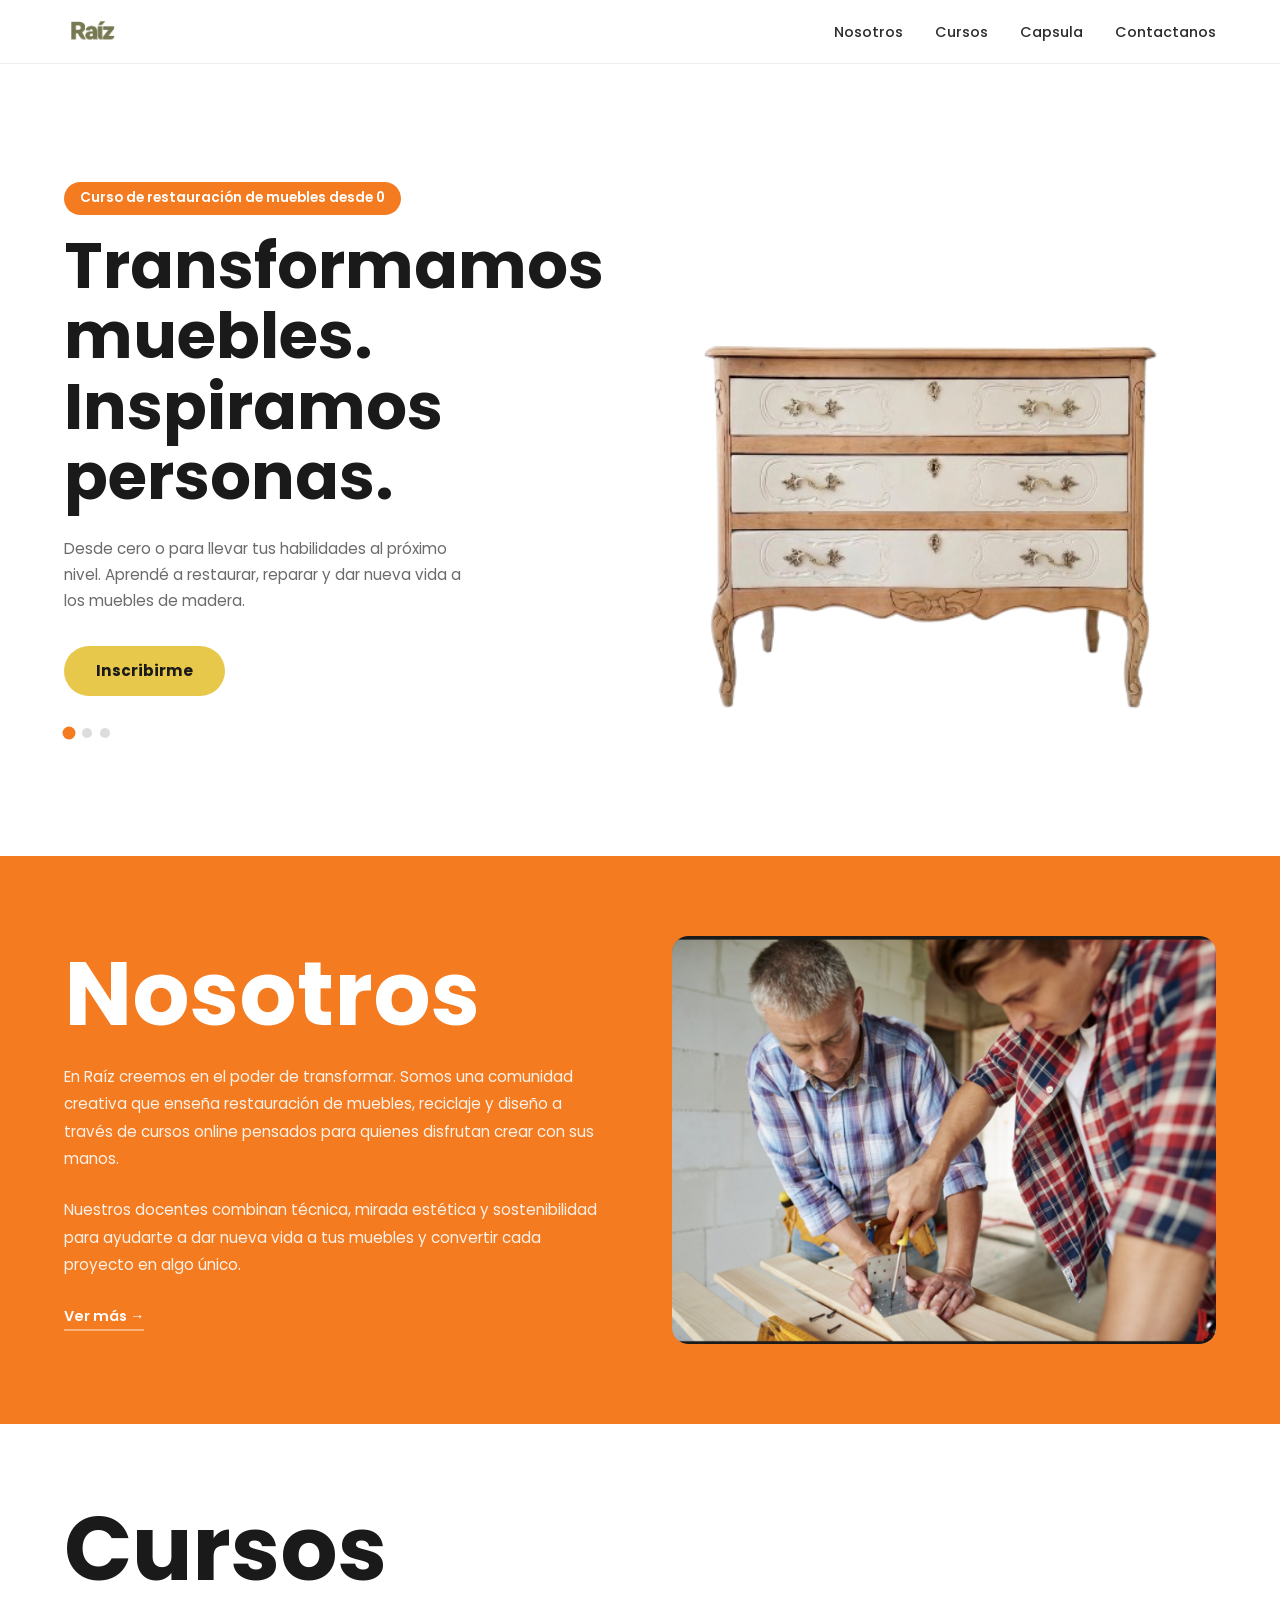
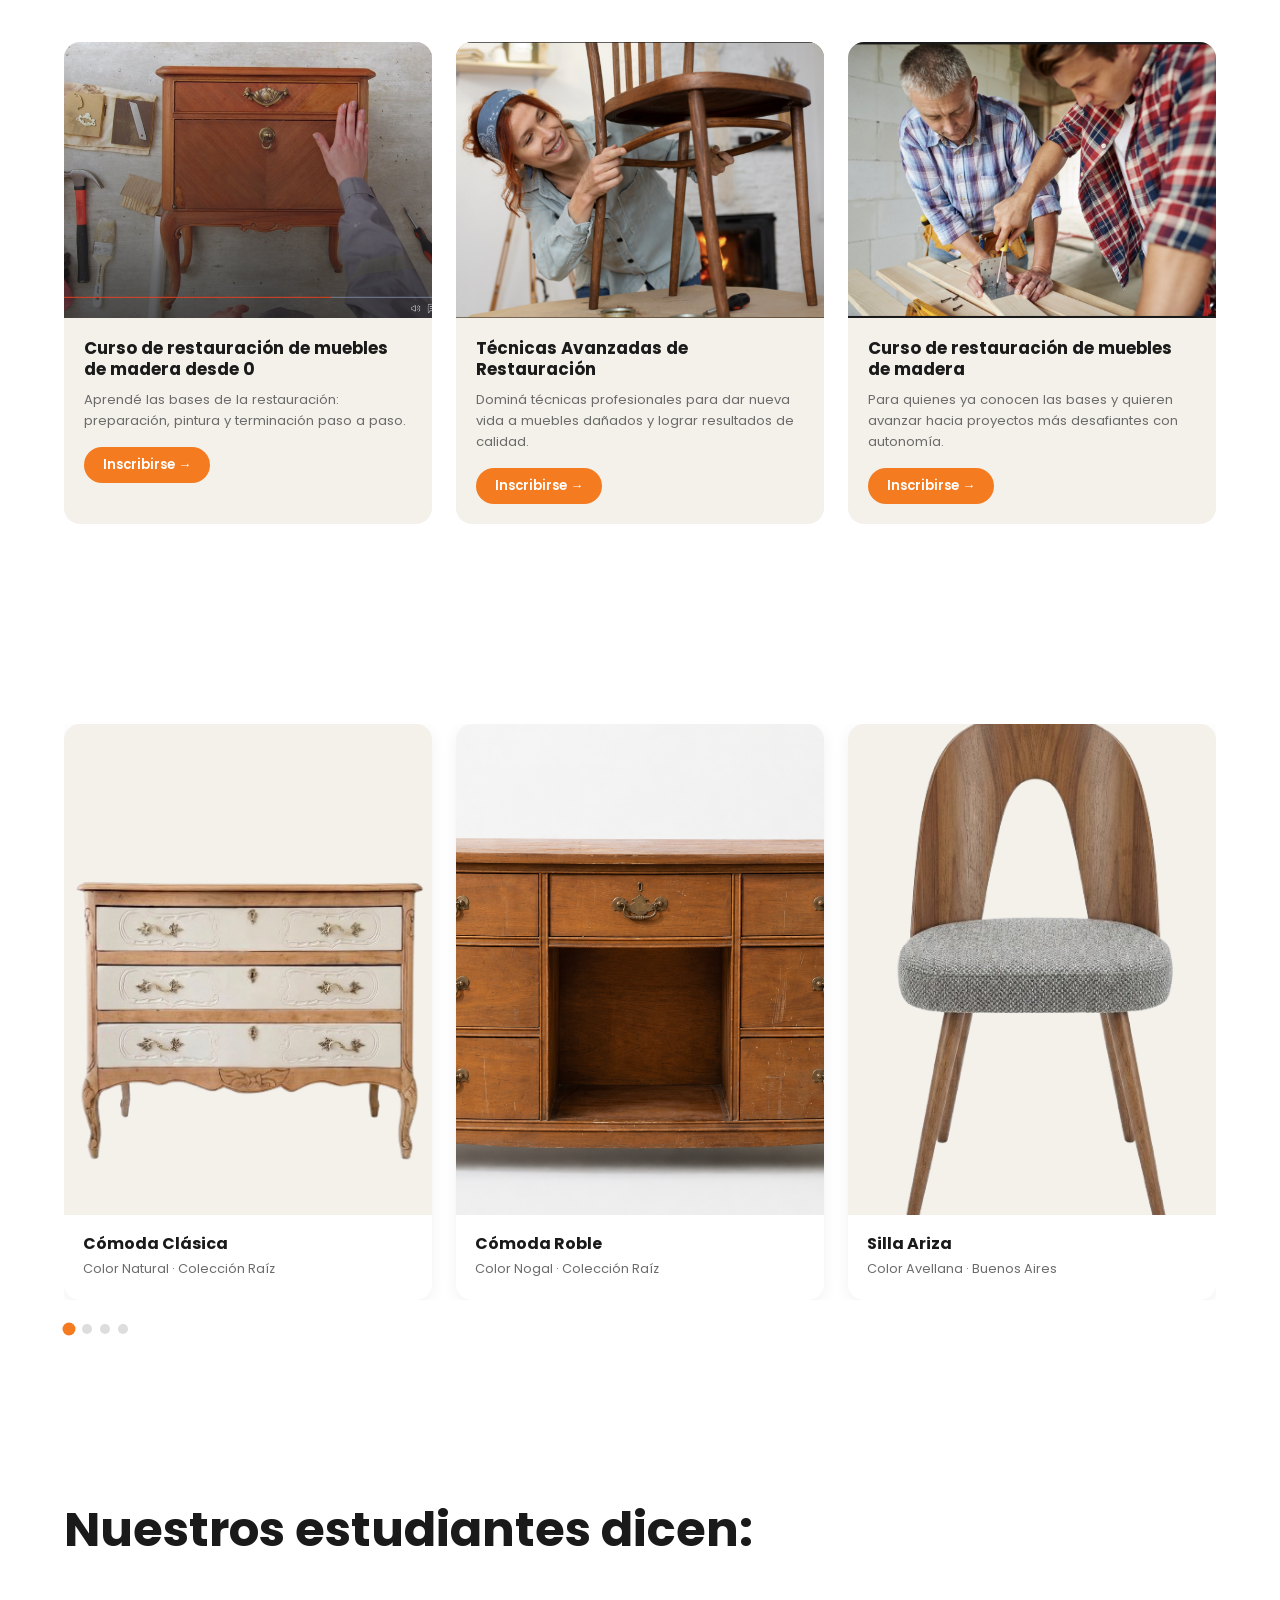
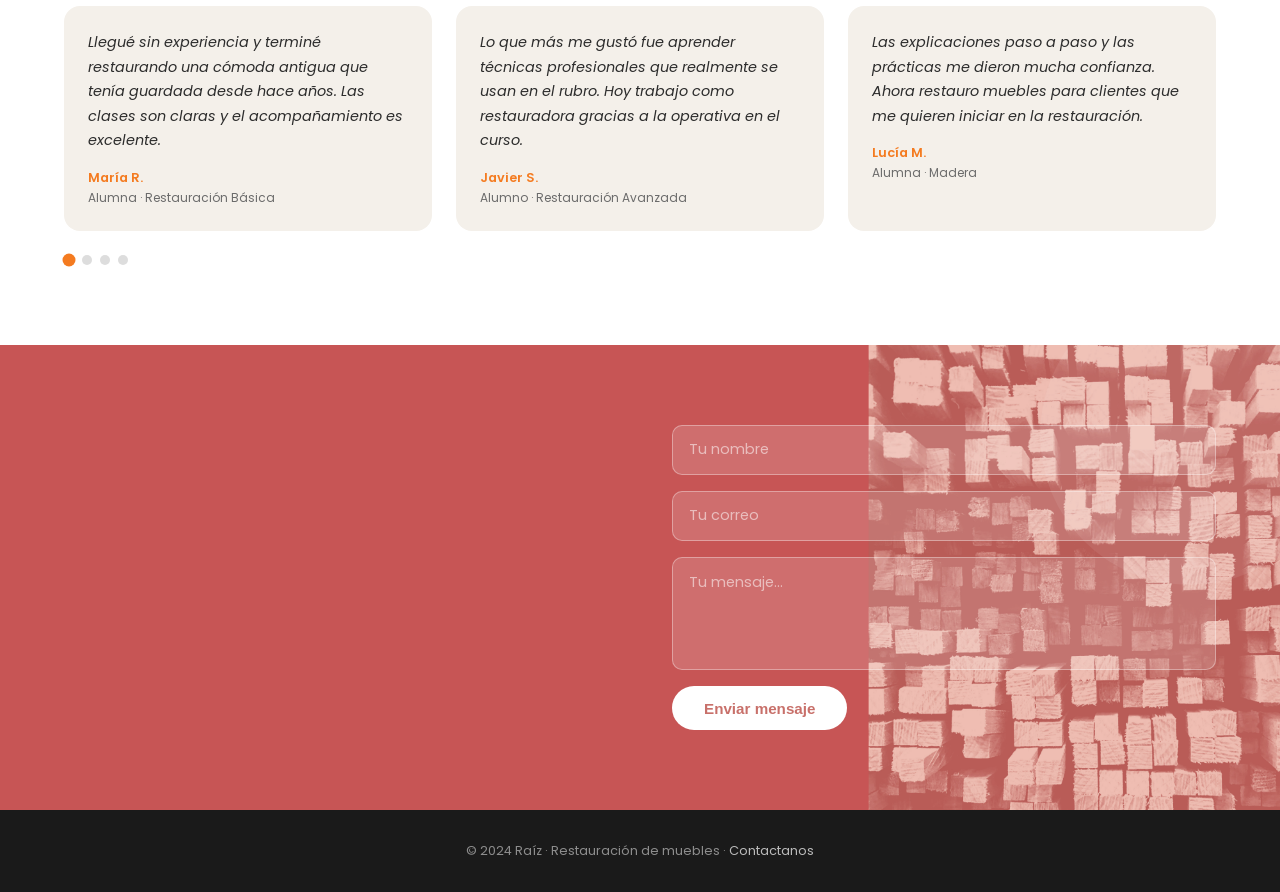
==== index.html @ 1026a35e "Add files via upload" ====
<!DOCTYPE html>
<html lang="es">
<head>
  <meta charset="UTF-8" />
  <meta name="viewport" content="width=device-width, initial-scale=1.0" />
  <title>Raíz — Restauración de Muebles</title>
  <link href="https://fonts.googleapis.com/css2?family=Poppins:wght@400;500;600;700;900&display=swap" rel="stylesheet" />
  <link rel="stylesheet" href="styles.css" />
</head>
<body>

<!-- NAV -->
<nav>
  <a href="#" class="logo"><img src="logo_raiz.png" alt="Raíz" /></a>
  <ul class="nav-links">
    <li><a href="#nosotros">Nosotros</a></li>
    <li><a href="#cursos">Cursos</a></li>
    <li><a href="#capsula">Capsula</a></li>
    <li><a href="#contactanos">Contactanos</a></li>
  </ul>
  <button class="hamburger" id="hamburger" aria-label="Abrir menú">
    <span></span><span></span><span></span>
  </button>
</nav>

<nav class="mobile-menu" id="mobileMenu">
  <a href="#nosotros" class="mobile-link">Nosotros</a>
  <a href="#cursos" class="mobile-link">Cursos</a>
  <a href="#capsula" class="mobile-link">Capsula</a>
  <a href="#contactanos" class="mobile-link">Contactanos</a>
</nav>

<!-- HERO -->
<section class="hero" id="hero">
  <div class="hero-bg-swirl"></div>

  <div class="hero-content fade-in">
    <span class="hero-pill">Curso de restauración de muebles desde 0</span>
    <h1>Transformamos muebles. Inspiramos personas.</h1>
    <p class="hero-desc">Desde cero o para llevar tus habilidades al próximo nivel. Aprendé a restaurar, reparar y dar nueva vida a los muebles de madera.</p>
    <a href="#cursos" class="btn">Inscribirme</a>
    <div class="hero-dots" id="heroDots">
      <div class="dot active" data-i="0"></div>
      <div class="dot" data-i="1"></div>
      <div class="dot" data-i="2"></div>
    </div>
  </div>

  <div class="hero-image fade-in">
    <div class="hero-img-box">
      <img src="hero_mueble.png" alt="Mueble restaurado" />
    </div>
  </div>
</section>

<!-- NOSOTROS -->
<section id="nosotros">
  <div class="fade-in">
    <h2>Nosotros</h2>
    <p>En Raíz creemos en el poder de transformar. Somos una comunidad creativa que enseña restauración de muebles, reciclaje y diseño a través de cursos online pensados para quienes disfrutan crear con sus manos.</p>
    <p>Nuestros docentes combinan técnica, mirada estética y sostenibilidad para ayudarte a dar nueva vida a tus muebles y convertir cada proyecto en algo único.</p>
    <a href="#cursos" class="link-arrow">Ver más →</a>
  </div>
  <div class="nosotros-img fade-in">
    <img src="nosotros.png" alt="Nosotros" style="width:100%;height:100%;object-fit:cover;display:block;border-radius:var(--radius);" />
  </div>
</section>

<!-- CURSOS -->
<section id="cursos">
  <h2 class="fade-in">Cursos</h2>
  <div class="cursos-grid">

    <div class="curso-card fade-in">
      <div class="curso-card-img"><img src="curso1.png" alt="Curso restauración desde 0" /></div>
      <div class="curso-card-body">
        <h3>Curso de restauración de muebles de madera desde 0</h3>
        <p>Aprendé las bases de la restauración: preparación, pintura y terminación paso a paso.</p>
        <a href="#contactanos" class="btn-sm">Inscribirse →</a>
      </div>
    </div>

    <div class="curso-card fade-in">
      <div class="curso-card-img"><img src="curso2.png" alt="Técnicas avanzadas" /></div>
      <div class="curso-card-body">
        <h3>Técnicas Avanzadas de Restauración</h3>
        <p>Dominá técnicas profesionales para dar nueva vida a muebles dañados y lograr resultados de calidad.</p>
        <a href="#contactanos" class="btn-sm">Inscribirse →</a>
      </div>
    </div>

    <div class="curso-card fade-in">
      <div class="curso-card-img"><img src="curso3.png" alt="Curso restauración madera" /></div>
      <div class="curso-card-body">
        <h3>Curso de restauración de muebles de madera</h3>
        <p>Para quienes ya conocen las bases y quieren avanzar hacia proyectos más desafiantes con autonomía.</p>
        <a href="#contactanos" class="btn-sm">Inscribirse →</a>
      </div>
    </div>

  </div>
</section>

<!-- CAPSULA -->
<section id="capsula">
  <h2 class="fade-in"></h2>
  <div class="capsula-carousel-wrap fade-in">
    <div class="capsula-track" id="capsulaTrack">

      <div class="capsula-card">
        <div class="capsula-img"><img src="capsula1.png" alt="Cómoda clásica" /></div>
        <div class="capsula-card-body">
          <h4>Cómoda Clásica</h4>
          <p>Color Natural · Colección Raíz</p>
        </div>
      </div>

      <div class="capsula-card">
        <div class="capsula-img"><img src="capsula2.png" alt="Cómoda Roble" /></div>
        <div class="capsula-card-body">
          <h4>Cómoda Roble</h4>
          <p>Color Nogal · Colección Raíz</p>
        </div>
      </div>

      <div class="capsula-card">
        <div class="capsula-img"><img src="capsula3.png" alt="Silla Ariza" /></div>
        <div class="capsula-card-body">
          <h4>Silla Ariza</h4>
          <p>Color Avellana · Buenos Aires</p>
        </div>
      </div>

      <div class="capsula-card">
        <div class="capsula-img"><img src="capsula1.png" alt="Cómoda clásica" /></div>
        <div class="capsula-card-body">
          <h4>Silla Lagos</h4>
          <p>Color Teca · Edición limitada</p>
        </div>
      </div>

    </div>
  </div>
  <div class="carousel-dots" id="capsulaDots">
    <div class="dot active" data-i="0"></div>
    <div class="dot" data-i="1"></div>
    <div class="dot" data-i="2"></div>
    <div class="dot" data-i="3"></div>
  </div>
</section>

<!-- TESTIMONIOS -->
<section id="testimonios">
  <h2 class="fade-in">Nuestros estudiantes dicen:</h2>
  <div class="testi-carousel-wrap fade-in">
    <div class="testi-track" id="testiTrack">

      <div class="testi-card">
        <p class="quote">Llegué sin experiencia y terminé restaurando una cómoda antigua que tenía guardada desde hace años. Las clases son claras y el acompañamiento es excelente.</p>
        <div class="testi-author">María R.</div>
        <div class="testi-course">Alumna · Restauración Básica</div>
      </div>

      <div class="testi-card">
        <p class="quote">Lo que más me gustó fue aprender técnicas profesionales que realmente se usan en el rubro. Hoy trabajo como restauradora gracias a la operativa en el curso.</p>
        <div class="testi-author">Javier S.</div>
        <div class="testi-course">Alumno · Restauración Avanzada</div>
      </div>

      <div class="testi-card">
        <p class="quote">Las explicaciones paso a paso y las prácticas me dieron mucha confianza. Ahora restauro muebles para clientes que me quieren iniciar en la restauración.</p>
        <div class="testi-author">Lucía M.</div>
        <div class="testi-course">Alumna · Madera</div>
      </div>

      <div class="testi-card">
        <p class="quote">Super recomendado para quienes quieren convertir una pasión en un oficio. Los docentes son muy atentos y siempre están disponibles para responder dudas.</p>
        <div class="testi-author">Tomás A.</div>
        <div class="testi-course">Alumno · Curso Avanzado</div>
      </div>

    </div>
  </div>
  <div class="carousel-dots" id="testiDots">
    <div class="dot active" data-i="0"></div>
    <div class="dot" data-i="1"></div>
    <div class="dot" data-i="2"></div>
    <div class="dot" data-i="3"></div>
  </div>
</section>

<!-- CONTACTANOS -->
<section id="contactanos">
  <h2 class="fade-in"></h2>
  <form class="contact-form fade-in" onsubmit="handleSubmit(event)">
    <input type="text" placeholder="Tu nombre" required />
    <input type="email" placeholder="Tu correo" required />
    <textarea rows="4" placeholder="Tu mensaje..."></textarea>
    <button type="submit" class="btn-white">Enviar mensaje</button>
  </form>
</section>

<footer>
  <p>© 2024 Raíz · Restauración de muebles · <a href="#contactanos">Contactanos</a></p>
</footer>

<script src="script.js"></script>
</body>
</html>
---- styles.css ----
*, *::before, *::after { box-sizing: border-box; margin: 0; padding: 0; }

:root {
  --orange: #F47B20;
  --orange-light: #FAD5AC;
  --yellow: #E8C84A;
  --yellow-bg: #F5E6A3;
  --sand: #C4A882;
  --rose: #C8706A;
  --white: #FFFFFF;
  --black: #1A1A1A;
  --gray: #F4F0EA;
  --text: #2C2C2C;
  --text-light: #6B6B6B;

  --font-display: 'Poppins', sans-serif;
  --font-body: 'Poppins', sans-serif;

  --radius: 16px;
  --radius-sm: 10px;
}

html { scroll-behavior: smooth; }

body {
  font-family: var(--font-body);
  color: var(--text);
  background: var(--white);
  overflow-x: hidden;
}

/* ── NAV ── */
nav {
  position: sticky;
  top: 0;
  z-index: 100;
  background: var(--white);
  border-bottom: 1px solid #eee;
  display: flex;
  align-items: center;
  justify-content: space-between;
  padding: 0 5%;
  height: 64px;
}

.logo img {
  height: 36px;
  width: auto;
  display: block;
}

.nav-links {
  display: flex;
  gap: 2rem;
  list-style: none;
}

.nav-links a {
  text-decoration: none;
  font-size: 0.9rem;
  font-weight: 500;
  color: var(--text);
  transition: color 0.2s;
}
.nav-links a:hover { color: var(--orange); }

.hamburger {
  display: none;
  flex-direction: column;
  gap: 5px;
  cursor: pointer;
  background: none;
  border: none;
  padding: 4px;
}
.hamburger span {
  display: block;
  width: 26px;
  height: 2px;
  background: var(--black);
  border-radius: 2px;
  transition: all 0.3s;
}
.hamburger.open span:nth-child(1) { transform: translateY(7px) rotate(45deg); }
.hamburger.open span:nth-child(2) { opacity: 0; }
.hamburger.open span:nth-child(3) { transform: translateY(-7px) rotate(-45deg); }

.mobile-menu {
  display: none;
  flex-direction: column;
  gap: 0;
  position: fixed;
  top: 64px;
  left: 0;
  right: 0;
  background: var(--white);
  border-bottom: 1px solid #eee;
  z-index: 99;
  transform: translateY(-10px);
  opacity: 0;
  transition: all 0.3s;
  pointer-events: none;
}
.mobile-menu.open {
  transform: translateY(0);
  opacity: 1;
  pointer-events: all;
}
.mobile-menu a {
  text-decoration: none;
  font-size: 1rem;
  font-weight: 500;
  color: var(--text);
  padding: 1rem 5%;
  border-bottom: 1px solid #f0f0f0;
  transition: color 0.2s, background 0.2s;
}
.mobile-menu a:hover { color: var(--orange); background: var(--gray); }

/* ── HERO ── */
.hero {
  position: relative;
  min-height: 88vh;
  display: grid;
  grid-template-columns: 1fr 1fr;
  align-items: center;
  padding: 4rem 5%;
  overflow: hidden;
  background: var(--white);
}

.hero-bg-swirl {
  position: absolute;
  inset: 0;
  background: url('fondos_destop-01.jpg') center center / cover no-repeat;
  z-index: 0;
}

.hero-content {
  position: relative;
  z-index: 1;
}

.hero-content h1 {
  font-family: var(--font-display);
  font-size: clamp(2.2rem, 5vw, 4rem);
  font-weight: 700;
  line-height: 1.1;
  color: var(--black);
  margin-bottom: 1.5rem;
}

.hero-pill {
  display: inline-block;
  background: var(--orange);
  color: var(--white);
  font-size: 0.85rem;
  font-weight: 600;
  padding: 0.4rem 1rem;
  border-radius: 999px;
  margin-bottom: 1rem;
}

.hero-desc {
  font-size: 0.95rem;
  font-weight: 400;
  color: var(--text-light);
  max-width: 420px;
  line-height: 1.7;
  margin-bottom: 2rem;
}

.btn {
  display: inline-block;
  background: var(--yellow);
  color: var(--black);
  font-weight: 700;
  font-size: 0.95rem;
  padding: 0.85rem 2rem;
  border-radius: 999px;
  text-decoration: none;
  border: none;
  cursor: pointer;
  transition: transform 0.2s, box-shadow 0.2s;
}
.btn:hover { transform: translateY(-2px); box-shadow: 0 8px 24px rgba(232,200,74,0.4); }

.hero-dots {
  display: flex;
  gap: 8px;
  margin-top: 2rem;
}
.dot {
  width: 10px; height: 10px;
  border-radius: 50%;
  background: #ddd;
  cursor: pointer;
  transition: background 0.3s, transform 0.3s;
}
.dot.active { background: var(--orange); transform: scale(1.3); }

.hero-image {
  position: relative;
  z-index: 1;
  display: flex;
  justify-content: center;
  align-items: center;
}

.hero-img-box {
  width: clamp(260px, 38vw, 480px);
  aspect-ratio: 3/4;
  
  border-radius: 24px 24px 120px 24px;
  overflow: hidden;
  position: relative;
}

.hero-img-box img,
.hero-img-box .img-placeholder {
  width: 100%; height: 100%;
  object-fit: cover;
  display: flex;
  align-items: center;
  justify-content: center;
  color: rgba(255,255,255,0.5);
}

.hero-img-box img {
  width: 100%;
  height: 100%;
  object-fit: cover;
  display: block;
}

.furniture-svg { width: 60%; height: auto; opacity: 0.6; }

/* ── NOSOTROS ── */
#nosotros {
  background: var(--orange);
  color: var(--white);
  padding: 5rem 5%;
  display: grid;
  grid-template-columns: 1fr 1fr;
  gap: 4rem;
  align-items: center;
}

#nosotros h2 {
  font-family: var(--font-display);
  font-size: clamp(3rem, 7vw, 6rem);
  font-weight: 700;
  line-height: 1;
  margin-bottom: 1.5rem;
  color: var(--white);
}

#nosotros p {
  font-size: 0.95rem;
  font-weight: 400;
  line-height: 1.8;
  opacity: 0.9;
  margin-bottom: 1.5rem;
}

.link-arrow {
  display: inline-flex;
  align-items: center;
  gap: 6px;
  color: var(--white);
  font-weight: 600;
  font-size: 0.9rem;
  text-decoration: none;
  border-bottom: 2px solid rgba(255,255,255,0.4);
  padding-bottom: 2px;
  transition: border-color 0.2s;
}
.link-arrow:hover { border-color: var(--white); }

.nosotros-img {
  width: 100%;
  aspect-ratio: 4/3;
  background: linear-gradient(135deg, #B86A30, #F5A060);
  border-radius: var(--radius);
  overflow: hidden;
  display: flex;
  align-items: center;
  justify-content: center;
}
.nosotros-img .img-placeholder { color: rgba(255,255,255,0.3); font-size: 4rem; }

/* ── CURSOS ── */
#cursos {
  padding: 5rem 5%;
  background: var(--white);
}

#cursos h2 {
  font-family: var(--font-display);
  font-size: clamp(3rem, 7vw, 6rem);
  font-weight: 700;
  line-height: 1;
  margin-bottom: 3rem;
  color: var(--black);
}

.cursos-grid {
  display: grid;
  grid-template-columns: repeat(3, 1fr);
  gap: 1.5rem;
}

.curso-card {
  background: var(--gray);
  border-radius: var(--radius);
  overflow: hidden;
  transition: transform 0.3s, box-shadow 0.3s;
}
.curso-card:hover { transform: translateY(-6px); box-shadow: 0 20px 40px rgba(0,0,0,0.1); }

.curso-card-img {
  width: 100%;
  aspect-ratio: 4/3;
  background: linear-gradient(135deg, #C4A882, #8B6A4A);
  display: flex;
  align-items: center;
  justify-content: center;
  font-size: 2.5rem;
  color: rgba(255,255,255,0.4);
  overflow: hidden;
}

.curso-card-img img {
  width: 100%;
  height: 100%;
  object-fit: cover;
  display: block;
}

.curso-card-body { padding: 1.25rem; }
.curso-card-body h3 {
  font-family: var(--font-display);
  font-size: 1.05rem;
  font-weight: 700;
  margin-bottom: 0.5rem;
  color: var(--black);
  line-height: 1.3;
}
.curso-card-body p {
  font-size: 0.82rem;
  font-weight: 400;
  color: var(--text-light);
  line-height: 1.6;
  margin-bottom: 1rem;
}

.btn-sm {
  display: inline-block;
  background: var(--orange);
  color: var(--white);
  font-weight: 600;
  font-size: 0.82rem;
  padding: 0.5rem 1.2rem;
  border-radius: 999px;
  text-decoration: none;
  transition: opacity 0.2s;
}
.btn-sm:hover { opacity: 0.85; }

/* ── CAPSULA ── */
#capsula {

  background-image: url("assets/fondos\ destop-06.jpg");
  background-size: cover;
  background-position: center;
  background-repeat: no-repeat;

  padding: 5rem 5%;

}

#capsula h2 {
  font-family: var(--font-display);
  font-size: clamp(3rem, 7vw, 6rem);
  font-weight: 700;
  color: var(--orange);
  margin-bottom: 2.5rem;
}

.capsula-carousel-wrap {
  position: relative;
  overflow: hidden;
}

.capsula-track {
  display: flex;
  gap: 1.5rem;
  transition: transform 0.4s cubic-bezier(.4,0,.2,1);
}

.capsula-card {
  flex: 0 0 calc(33.333% - 1rem);
  background: var(--white);
  border-radius: var(--radius);
  overflow: hidden;
  box-shadow: 0 4px 16px rgba(0,0,0,0.06);
}

.capsula-img {
  width: 100%;
  aspect-ratio: 3/4;
  background: var(--gray);
  display: flex;
  align-items: center;
  justify-content: center;
  overflow: hidden;
}

.capsula-img img {
  width: 100%;
  height: 100%;
  object-fit: cover;
  display: block;
}

.capsula-card-body { padding: 1rem 1.2rem 1.4rem; }
.capsula-card-body h4 {
  font-family: var(--font-display);
  font-size: 1rem;
  font-weight: 700;
  color: var(--black);
}
.capsula-card-body p {
  font-size: 0.8rem;
  font-weight: 400;
  color: var(--text-light);
  margin-top: 4px;
}

.carousel-dots {
  display: flex;
  gap: 8px;
  margin-top: 1.5rem;
}

/* ── TESTIMONIOS ── */
#testimonios {
  padding: 5rem 5%;
  background: var(--white);
}

#testimonios h2 {
  font-family: var(--font-display);
  font-size: clamp(1.8rem, 4vw, 3rem);
  font-weight: 700;
  margin-bottom: 2.5rem;
  color: var(--black);
}

.testi-carousel-wrap {
  position: relative;
  overflow: hidden;
}

.testi-track {
  display: flex;
  gap: 1.5rem;
  transition: transform 0.4s cubic-bezier(.4,0,.2,1);
}

.testi-card {
  flex: 0 0 calc(33.333% - 1rem);
  background: var(--gray);
  border-radius: var(--radius);
  padding: 1.5rem;
}

.testi-card .quote {
  font-style: italic;
  font-size: 0.9rem;
  font-weight: 400;
  line-height: 1.7;
  color: var(--text);
  margin-bottom: 1rem;
}

.testi-author {
  font-size: 0.8rem;
  font-weight: 600;
  color: var(--orange);
}
.testi-course {
  font-size: 0.75rem;
  font-weight: 400;
  color: var(--text-light);
  margin-top: 2px;
}

/* ── CONTACTANOS ── */
#contactanos {
  
  background-image: url("assets/fondos\ destop-02.jpg");
  background-size: cover;
  background-position: center;
  background-repeat: no-repeat;

  padding: 5rem 5%;
  display: grid;
  grid-template-columns: 1fr 1fr;
  gap: 4rem;
  align-items: center;
  min-height: 340px;
  position: relative;
  overflow: hidden;

}

#contactanos::after {
  content: '';
  position: absolute;
  right: -60px;
  top: -60px;
  width: 300px;
  height: 300px;
  background: rgba(255,255,255,0.07);
  border-radius: 50%;
}

#contactanos h2 {
  font-family: var(--font-display);
  font-size: clamp(3rem, 7vw, 6rem);
  font-weight: 700;
  color: var(--white);
  line-height: 1;
}

.contact-form {
  display: flex;
  flex-direction: column;
  gap: 1rem;
  position: relative;
  z-index: 1;
}

.contact-form input,
.contact-form textarea {
  background: rgba(255,255,255,0.15);
  border: 1.5px solid rgba(255,255,255,0.35);
  border-radius: var(--radius-sm);
  padding: 0.85rem 1rem;
  font-family: var(--font-body);
  font-size: 0.9rem;
  font-weight: 400;
  color: var(--white);
  outline: none;
  transition: border-color 0.2s, background 0.2s;
  resize: none;
}
.contact-form input::placeholder,
.contact-form textarea::placeholder { color: rgba(255,255,255,0.55); }
.contact-form input:focus,
.contact-form textarea:focus {
  border-color: var(--white);
  background: rgba(255,255,255,0.22);
}

.btn-white {
  background: var(--white);
  color: var(--rose);
  font-weight: 700;
  font-size: 0.95rem;
  padding: 0.85rem 2rem;
  border-radius: 999px;
  border: none;
  cursor: pointer;
  transition: transform 0.2s, box-shadow 0.2s;
  align-self: flex-start;
}
.btn-white:hover { transform: translateY(-2px); box-shadow: 0 8px 20px rgba(0,0,0,0.15); }

/* ── FOOTER ── */
footer {
  background: var(--black);
  color: rgba(255,255,255,0.5);
  text-align: center;
  padding: 2rem 5%;
  font-size: 0.8rem;
  font-weight: 400;
}
footer a { color: rgba(255,255,255,0.7); text-decoration: none; }

/* ── RESPONSIVE ── */
@media (max-width: 900px) {
  .cursos-grid { grid-template-columns: 1fr 1fr; }
  .capsula-card { flex: 0 0 calc(50% - 0.75rem); }
  .testi-card { flex: 0 0 calc(50% - 0.75rem); }
}

@media (max-width: 700px) {
  .nav-links { display: none; }
  .hamburger { display: flex; }
  .mobile-menu { display: flex; }

  .hero {
    grid-template-columns: 1fr;
    min-height: auto;
    padding: 3rem 5% 2rem;
    gap: 2rem;
  }
  .hero-bg-swirl {
    width: 80vw;
    top: -40px;
    right: -40px;
  }
  .hero-image { order: -1; }
  .hero-img-box { width: 80vw; aspect-ratio: 4/3; border-radius: 20px 20px 80px 20px; }

  #nosotros {
    grid-template-columns: 1fr;
    gap: 2rem;
  }

  .cursos-grid { grid-template-columns: 1fr; }

  .capsula-card { flex: 0 0 80vw; }
  .testi-card { flex: 0 0 80vw; }

  #contactanos {
    grid-template-columns: 1fr;
    gap: 2rem;
  }
}

/* ── ANIMATIONS ── */
.fade-in {
  opacity: 0;
  transform: translateY(28px);
  transition: opacity 0.6s ease, transform 0.6s ease;
}
.fade-in.visible {
  opacity: 1;
  transform: translateY(0);
}
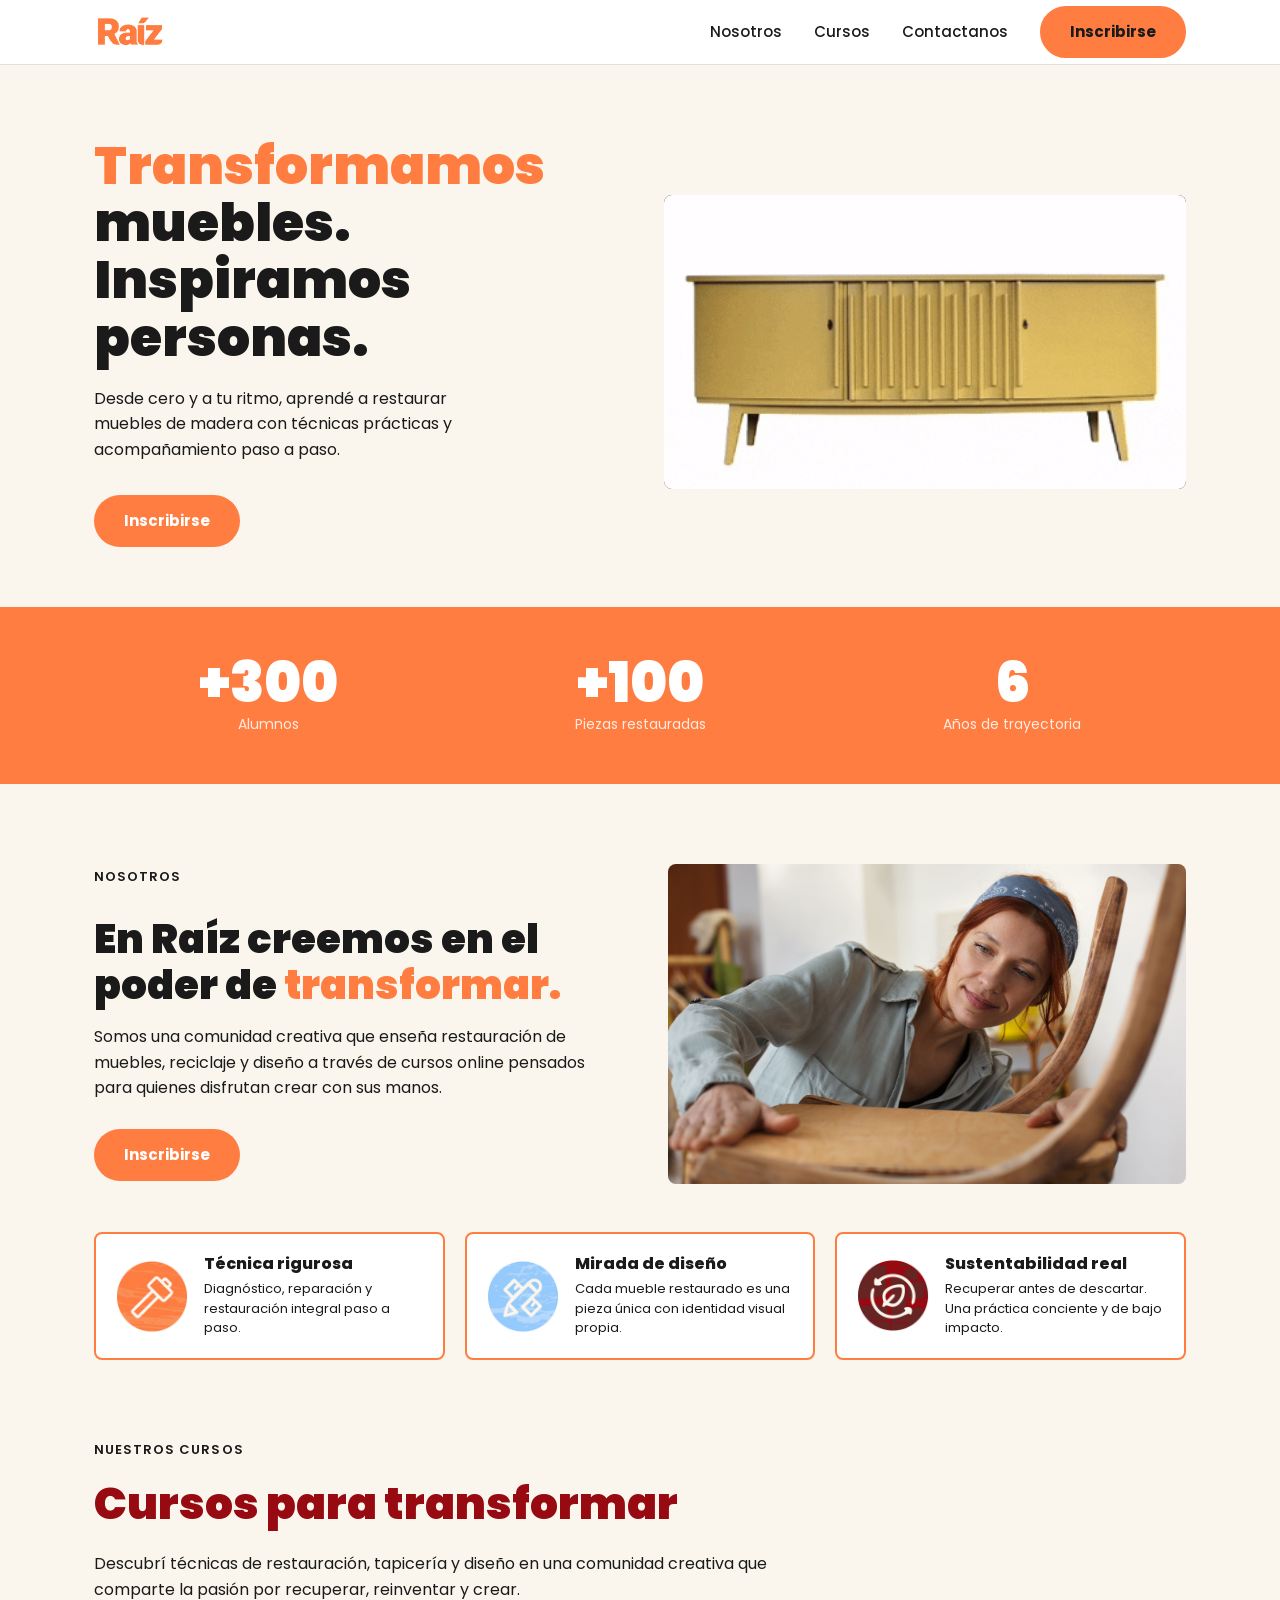
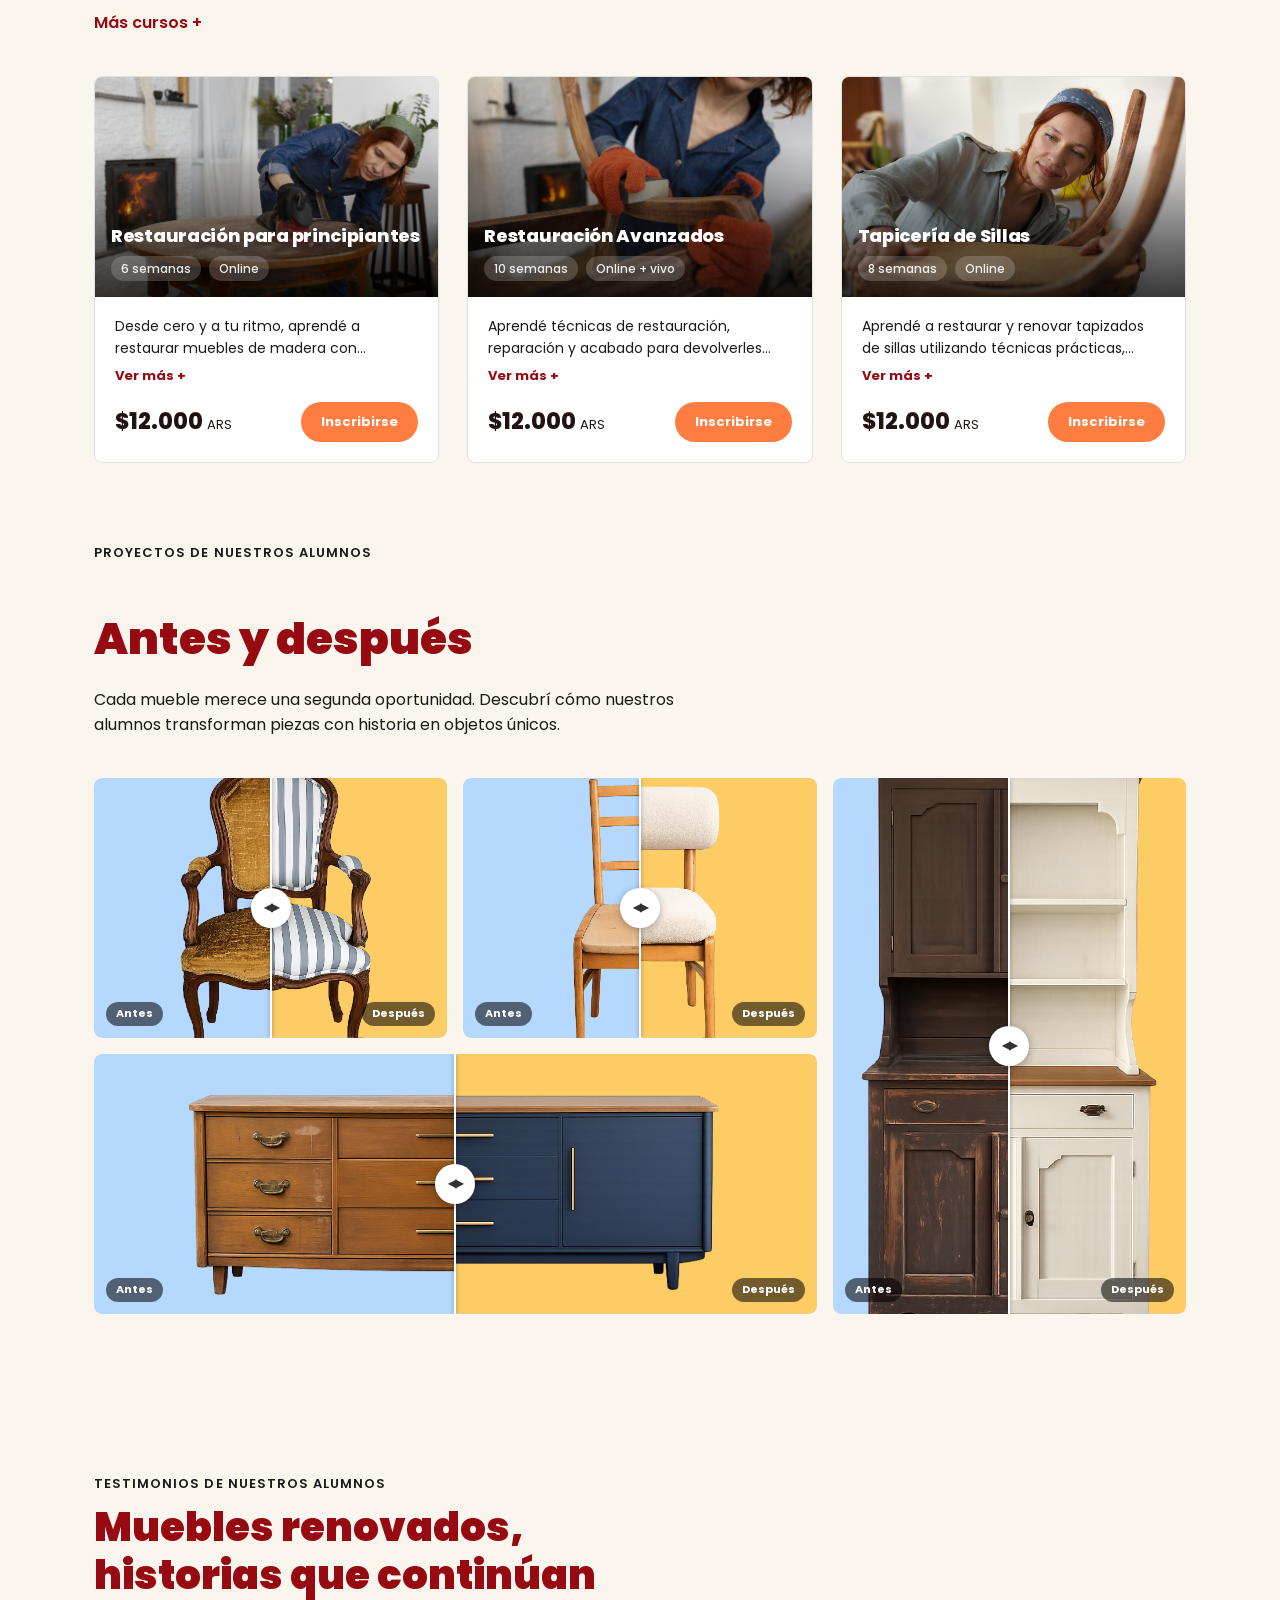
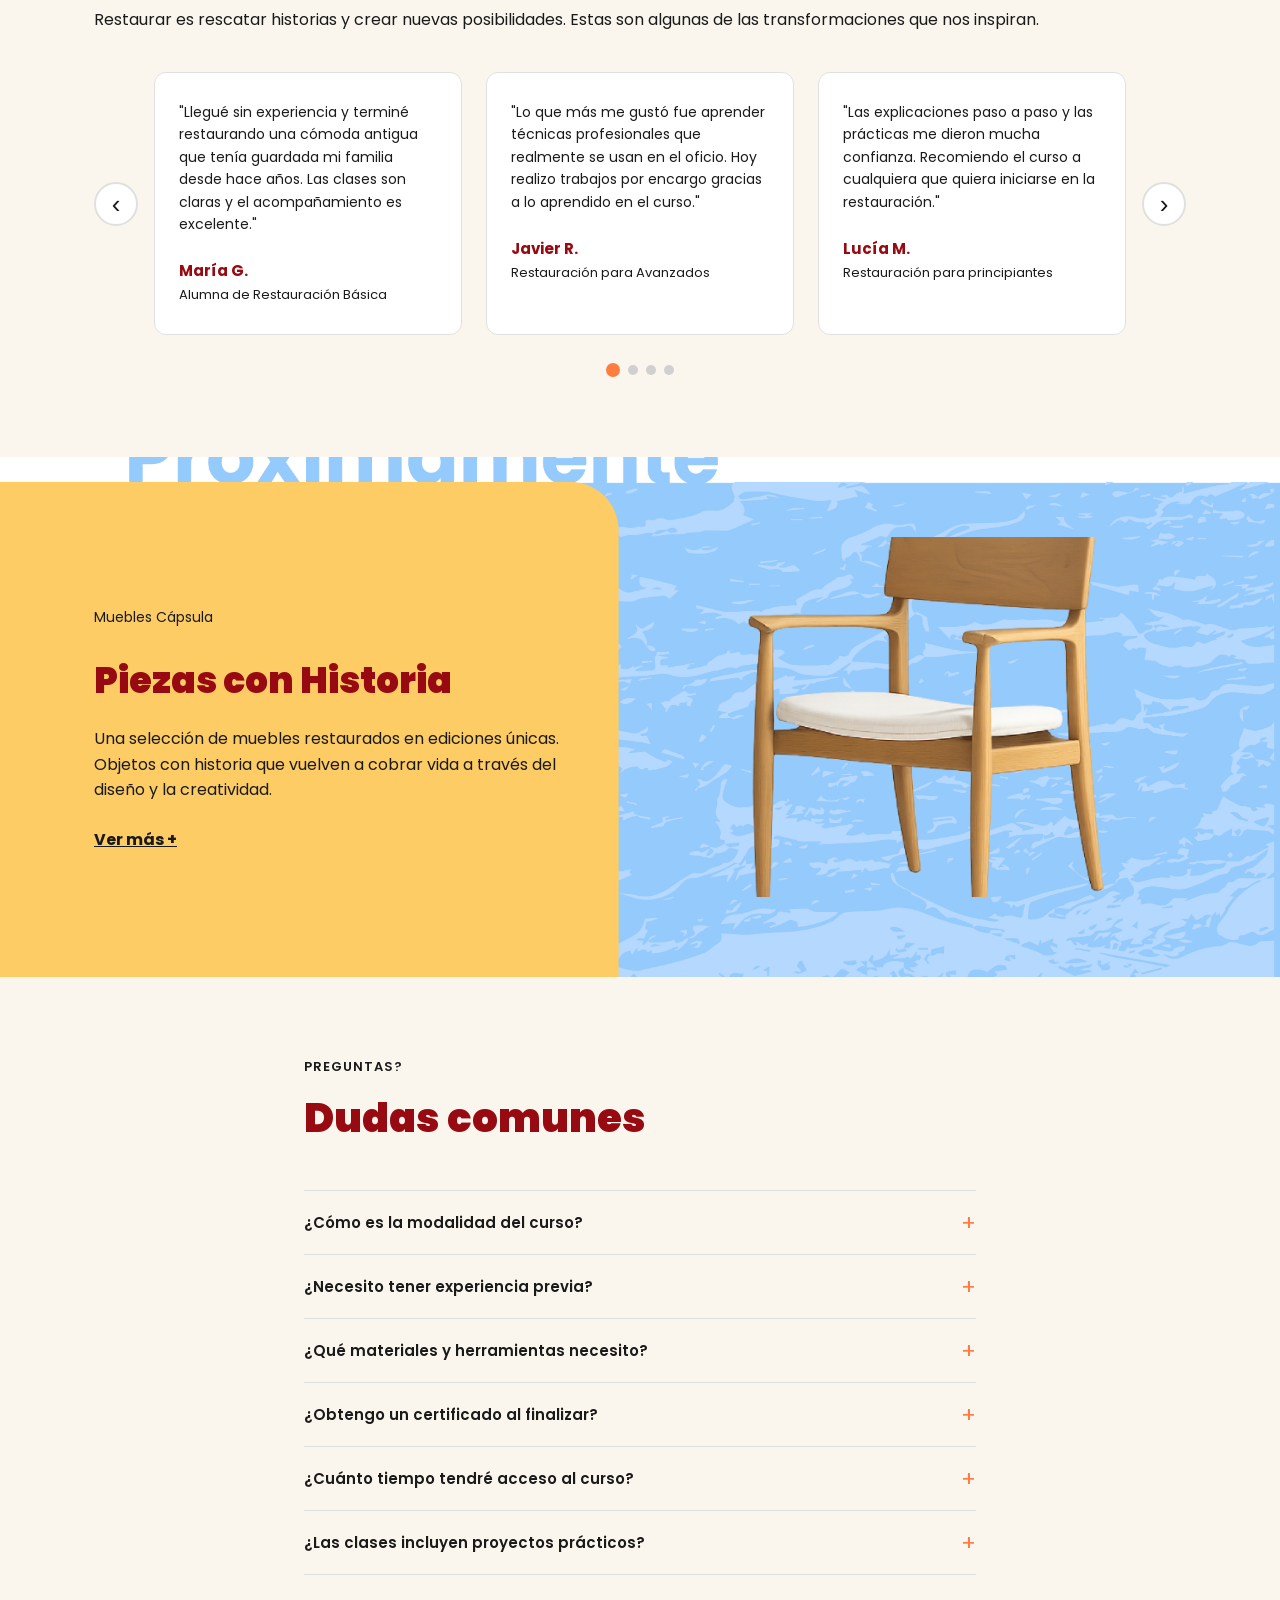
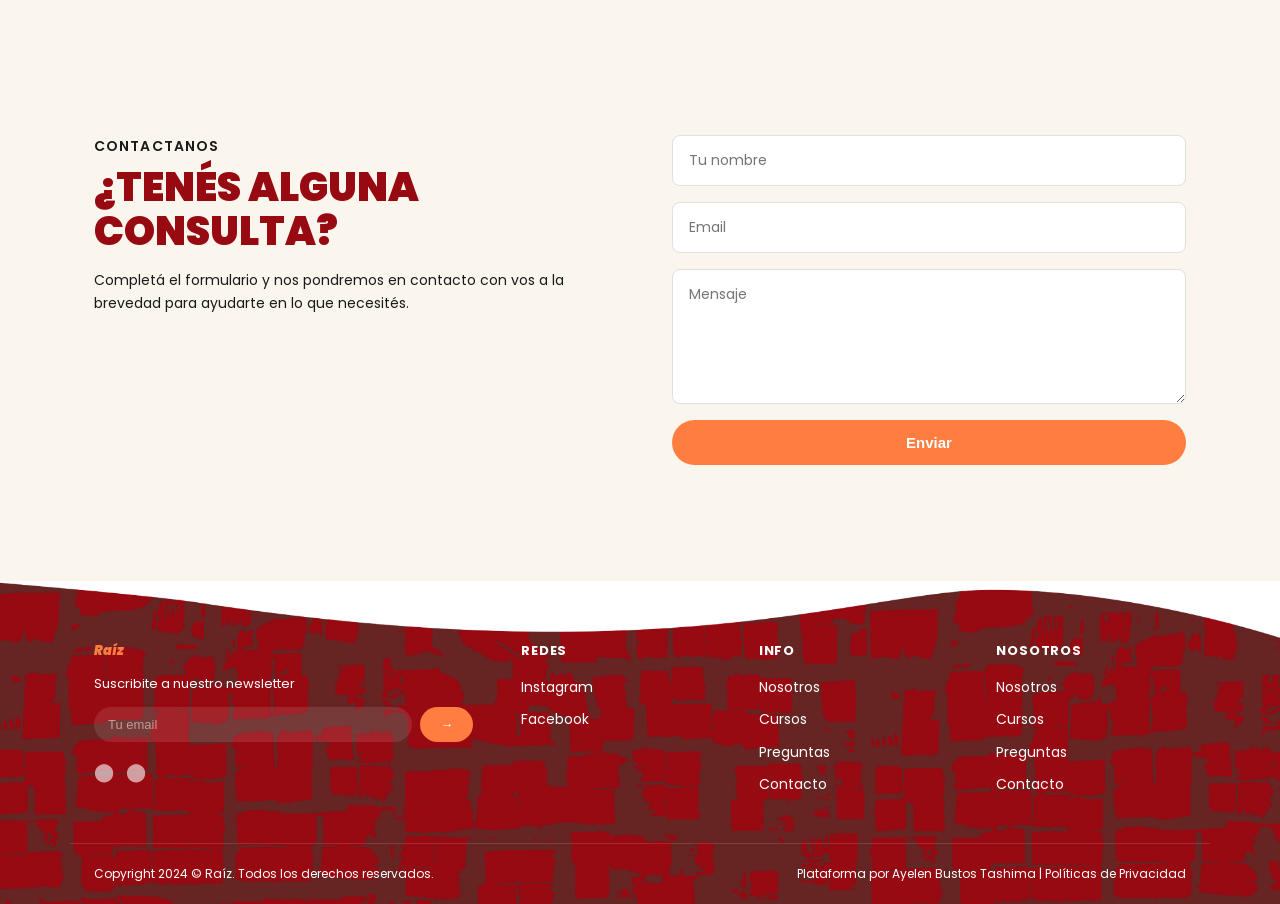
==== commit 4c34246c: "v3" ====
--- a/index.html
+++ b/index.html
@@ -3,207 +3,497 @@
 <head>
   <meta charset="UTF-8" />
   <meta name="viewport" content="width=device-width, initial-scale=1.0" />
-  <title>Raíz — Restauración de Muebles</title>
-  <link href="https://fonts.googleapis.com/css2?family=Poppins:wght@400;500;600;700;900&display=swap" rel="stylesheet" />
+  <title>Raíz – Transformamos muebles. Inspiramos personas.</title>
   <link rel="stylesheet" href="styles.css" />
+  <link href="https://fonts.googleapis.com/css2?family=Poppins:wght@400;500;600;700;800&display=swap" rel="stylesheet">
 </head>
 <body>
 
-<!-- NAV -->
-<nav>
-  <a href="#" class="logo"><img src="logo_raiz.png" alt="Raíz" /></a>
-  <ul class="nav-links">
-    <li><a href="#nosotros">Nosotros</a></li>
-    <li><a href="#cursos">Cursos</a></li>
-    <li><a href="#capsula">Capsula</a></li>
-    <li><a href="#contactanos">Contactanos</a></li>
-  </ul>
-  <button class="hamburger" id="hamburger" aria-label="Abrir menú">
-    <span></span><span></span><span></span>
-  </button>
-</nav>
-
-<nav class="mobile-menu" id="mobileMenu">
-  <a href="#nosotros" class="mobile-link">Nosotros</a>
-  <a href="#cursos" class="mobile-link">Cursos</a>
-  <a href="#capsula" class="mobile-link">Capsula</a>
-  <a href="#contactanos" class="mobile-link">Contactanos</a>
-</nav>
-
-<!-- HERO -->
-<section class="hero" id="hero">
-  <div class="hero-bg-swirl"></div>
-
-  <div class="hero-content fade-in">
-    <span class="hero-pill">Curso de restauración de muebles desde 0</span>
-    <h1>Transformamos muebles. Inspiramos personas.</h1>
-    <p class="hero-desc">Desde cero o para llevar tus habilidades al próximo nivel. Aprendé a restaurar, reparar y dar nueva vida a los muebles de madera.</p>
-    <a href="#cursos" class="btn">Inscribirme</a>
-    <div class="hero-dots" id="heroDots">
-      <div class="dot active" data-i="0"></div>
-      <div class="dot" data-i="1"></div>
-      <div class="dot" data-i="2"></div>
-    </div>
-  </div>
-
-  <div class="hero-image fade-in">
-    <div class="hero-img-box">
-      <img src="hero_mueble.png" alt="Mueble restaurado" />
-    </div>
+  <!-- NAV -->
+  <header class="nav">
+    <div class="nav__inner container">
+      <a href="#" class="nav__logo">
+  <img src="assets/fondos destop-29.jpg" alt="Raíz" class="nav__logo-img" />
+</a>
+      <nav class="nav__links">
+        <a href="#">Nosotros</a>
+        <a href="#">Cursos</a>
+        <a href="#">Contactanos</a>
+        <a href="#" class="btn btn--outline-white">Inscribirse</a>
+      </nav>
+      <button class="nav__hamburger" aria-label="Menú">
+        <span></span><span></span><span></span>
+      </button>
+    </div>
+  </header>
+
+  <!-- HERO -->
+ <section class="hero">
+  <div class="container hero__grid">
+    <div class="hero__text">
+      <h1><span class="accent">Transformamos</span> muebles.<br>Inspiramos personas.</h1>
+      <p>Desde cero y a tu ritmo, aprendé a restaurar muebles de madera con técnicas prácticas y acompañamiento paso a paso.</p>
+      <a href="#" class="btn btn--primary">Inscribirse</a>
+    </div>
+    
+    <div class="hero__video">
+      <img src="assets/WhatsApp Video 2026-06-25 at 2.26.39 PM.gif" alt="Animación de restauración de muebles">
+    </div>
+    
   </div>
 </section>
 
-<!-- NOSOTROS -->
-<section id="nosotros">
-  <div class="fade-in">
-    <h2>Nosotros</h2>
-    <p>En Raíz creemos en el poder de transformar. Somos una comunidad creativa que enseña restauración de muebles, reciclaje y diseño a través de cursos online pensados para quienes disfrutan crear con sus manos.</p>
-    <p>Nuestros docentes combinan técnica, mirada estética y sostenibilidad para ayudarte a dar nueva vida a tus muebles y convertir cada proyecto en algo único.</p>
-    <a href="#cursos" class="link-arrow">Ver más →</a>
-  </div>
-  <div class="nosotros-img fade-in">
-    <img src="nosotros.png" alt="Nosotros" style="width:100%;height:100%;object-fit:cover;display:block;border-radius:var(--radius);" />
+  <!-- STATS -->
+  <section class="stats">
+    <div class="container stats__grid">
+      <div class="stat">
+        <span class="stat__number">+300</span>
+        <span class="stat__label">Alumnos</span>
+      </div>
+      <div class="stat">
+        <span class="stat__number">+100</span>
+        <span class="stat__label">Piezas restauradas</span>
+      </div>
+      <div class="stat">
+        <span class="stat__number">6</span>
+        <span class="stat__label">Años de trayectoria</span>
+      </div>
+    </div>
+  </section>
+
+  <!-- NOSOTROS -->
+  <section class="about">
+    <div class="container">
+      <!-- Fila superior: texto + imagen -->
+      <div class="about__top">
+        <div class="about__intro">
+          <p class="section-eyebrow">Nosotros</p>
+          <h2>En Raíz creemos en el poder de <span class="accent">transformar.</span></h2>
+          <p>Somos una comunidad creativa que enseña restauración de muebles, reciclaje y diseño a través de cursos online pensados <br>para quienes disfrutan crear con sus manos.</p>
+          <a href="#" class="btn btn--primary">Inscribirse</a>
+        </div>
+       <div class="about__image">
+  <img src="assets/silla 2.jpg" alt="Comunidad creativa en el taller de restauración">
+</div>
+      </div>
+      <!-- Cards de features (bloque inferior Nosotros) -->
+<div class="nosotros-features">
+
+  <div class="feature-card">
+    <div class="feature-card__img-wrap">
+      <img src="assets/fondos destop-27.jpg" alt="Técnica rigurosa" class="feature-card__img" />
+      <!-- Cuando tengas la imagen: cambiá src="" por src="tu-imagen.jpg" -->
+    </div>
+    <div class="feature-card__body">
+      <h3 class="feature-card__title">Técnica rigurosa</h3>
+      <p class="feature-card__desc">Diagnóstico, reparación y restauración integral paso a paso.</p>
+    </div>
+  </div>
+
+  <div class="feature-card">
+    <div class="feature-card__img-wrap">
+      <img src="assets/fondos destop-26.jpg" alt="Mirada de diseño" class="feature-card__img" />
+    </div>
+    <div class="feature-card__body">
+      <h3 class="feature-card__title">Mirada de diseño</h3>
+      <p class="feature-card__desc">Cada mueble restaurado es una pieza única con identidad visual propia.</p>
+    </div>
+  </div>
+
+  <div class="feature-card">
+    <div class="feature-card__img-wrap">
+      <img src="assets/fondos destop-28.jpg" alt="Sustentabilidad real" class="feature-card__img" />
+    </div>
+    <div class="feature-card__body">
+      <h3 class="feature-card__title">Sustentabilidad real</h3>
+      <p class="feature-card__desc">Recuperar antes de descartar. Una práctica conciente y de bajo impacto.</p>
+    </div>
+  </div>
+
+</div>
+    </div>
+  </section>
+
+ 
+<!-- ============================================================
+   CURSOS — Reemplazá el bloque <section class="courses"> con esto
+   ============================================================ -->
+
+<section class="courses">
+  <div class="container">
+    <p class="section-eyebrow">Nuestros Cursos</p>
+    <h2 class="accent">Cursos para transformar</h2>
+    <p class="courses__subtitle">Descubrí técnicas de restauración, tapicería y diseño en una comunidad creativa que comparte la pasión por recuperar, reinventar y crear.</p>
+    <a href="#" class="courses__more">Más cursos +</a>
+
+    <div class="courses__grid">
+
+      <div class="course-card">
+        <div class="course-card__img">
+          <img src="assets/mesa.jpg" alt="Restauración para principiantes">
+          <div class="course-card__img-overlay">
+            <h3 class="course-card__img-title">Restauración para principiantes</h3>
+            <div class="course-card__chips">
+              <span class="course-chip">6 semanas</span>
+              <span class="course-chip">Online</span>
+            </div>
+          </div>
+        </div>
+        <div class="course-card__body">
+          <p class="course-card__desc">Desde cero y a tu ritmo, aprendé a restaurar muebles de madera con técnicas prácticas y acompañamiento paso a paso.</p>
+          <button class="course-card__vermас" onclick="this.closest('.course-card__body').querySelector('.course-card__desc').style.webkitLineClamp='unset'; this.style.display='none'">Ver más +</button>
+          <div class="course-card__footer">
+            <span class="course-card__price">$12.000 <span class="price-currency">ARS</span></span>
+            <a href="#" class="btn btn--primary btn--sm">Inscribirse</a>
+          </div>
+        </div>
+      </div>
+
+      <div class="course-card">
+        <div class="course-card__img">
+          <img src="assets/lijando.jpg" alt="Restauración Avanzados">
+          <div class="course-card__img-overlay">
+            <h3 class="course-card__img-title">Restauración Avanzados</h3>
+            <div class="course-card__chips">
+              <span class="course-chip">10 semanas</span>
+              <span class="course-chip">Online + vivo</span>
+            </div>
+          </div>
+        </div>
+        <div class="course-card__body">
+          <p class="course-card__desc">Aprendé técnicas de restauración, reparación y acabado para devolverles vida a muebles de madera y lograr resultados de calidad profesional.</p>
+          <button class="course-card__vermас" onclick="this.closest('.course-card__body').querySelector('.course-card__desc').style.webkitLineClamp='unset'; this.style.display='none'">Ver más +</button>
+          <div class="course-card__footer">
+            <span class="course-card__price">$12.000 <span class="price-currency">ARS</span></span>
+            <a href="#" class="btn btn--primary btn--sm">Inscribirse</a>
+          </div>
+        </div>
+      </div>
+
+      <div class="course-card">
+        <div class="course-card__img">
+          <img src="assets/silla 2.jpg" alt="Tapicería de Sillas">
+          <div class="course-card__img-overlay">
+            <h3 class="course-card__img-title">Tapicería de Sillas</h3>
+            <div class="course-card__chips">
+              <span class="course-chip">8 semanas</span>
+              <span class="course-chip">Online</span>
+            </div>
+          </div>
+        </div>
+        <div class="course-card__body">
+          <p class="course-card__desc">Aprendé a restaurar y renovar tapizados de sillas utilizando técnicas prácticas, materiales adecuados y terminaciones de calidad.</p>
+          <button class="course-card__vermас" onclick="this.closest('.course-card__body').querySelector('.course-card__desc').style.webkitLineClamp='unset'; this.style.display='none'">Ver más +</button>
+          <div class="course-card__footer">
+            <span class="course-card__price">$12.000 <span class="price-currency">ARS</span></span>
+            <a href="#" class="btn btn--primary btn--sm">Inscribirse</a>
+          </div>
+        </div>
+      </div>
+
+    </div>
   </div>
 </section>
 
-<!-- CURSOS -->
-<section id="cursos">
-  <h2 class="fade-in">Cursos</h2>
-  <div class="cursos-grid">
-
-    <div class="curso-card fade-in">
-      <div class="curso-card-img"><img src="curso1.png" alt="Curso restauración desde 0" /></div>
-      <div class="curso-card-body">
-        <h3>Curso de restauración de muebles de madera desde 0</h3>
-        <p>Aprendé las bases de la restauración: preparación, pintura y terminación paso a paso.</p>
-        <a href="#contactanos" class="btn-sm">Inscribirse →</a>
-      </div>
-    </div>
-
-    <div class="curso-card fade-in">
-      <div class="curso-card-img"><img src="curso2.png" alt="Técnicas avanzadas" /></div>
-      <div class="curso-card-body">
-        <h3>Técnicas Avanzadas de Restauración</h3>
-        <p>Dominá técnicas profesionales para dar nueva vida a muebles dañados y lograr resultados de calidad.</p>
-        <a href="#contactanos" class="btn-sm">Inscribirse →</a>
-      </div>
-    </div>
-
-    <div class="curso-card fade-in">
-      <div class="curso-card-img"><img src="curso3.png" alt="Curso restauración madera" /></div>
-      <div class="curso-card-body">
-        <h3>Curso de restauración de muebles de madera</h3>
-        <p>Para quienes ya conocen las bases y quieren avanzar hacia proyectos más desafiantes con autonomía.</p>
-        <a href="#contactanos" class="btn-sm">Inscribirse →</a>
-      </div>
-    </div>
-
+ <!-- ANTES Y DESPUÉS -->
+<section class="before-after">
+  <div class="container">
+    <p class="section-eyebrow">Proyectos de nuestros alumnos</p>
+    <h2><span class="accent-green">Antes y después</span></h2>
+    <p>Cada mueble merece una segunda oportunidad. Descubrí cómo nuestros alumnos transforman piezas con historia en objetos únicos.</p>
+
+    <div class="ba-grid">
+
+      <div class="ba-item ba-item--1">
+        <div class="ba-slider">
+          <div class="ba-before" style="background-image: url('assets/antes/fondos\ destop-23.jpg")></div>
+          <div class="ba-after" style="background-image: url('assets/antes/fondos\ destop-19.jpg');"></div>
+          <div class="ba-handle">
+            <div class="ba-handle__line"></div>
+            <div class="ba-handle__circle">◀▶</div>
+          </div>
+          <span class="ba-label ba-label--before">Antes</span>
+          <span class="ba-label ba-label--after">Después</span>
+        </div>
+      </div>
+
+      <div class="ba-item ba-item--2">
+        <div class="ba-slider">
+          <div class="ba-before" style="background-image: url('assets/antes/fondos\ destop-25.jpg');"></div>
+          <div class="ba-after" style="background-image: url('assets/antes/fondos\ destop-24.jpg');"></div>
+          <div class="ba-handle">
+            <div class="ba-handle__line"></div>
+            <div class="ba-handle__circle">◀▶</div>
+          </div>
+          <span class="ba-label ba-label--before">Antes</span>
+          <span class="ba-label ba-label--after">Después</span>
+        </div>
+      </div>
+
+      <div class="ba-item ba-item--3">
+        <div class="ba-slider">
+          <div class="ba-before" style="background-image: url('assets/antes/fondos\ destop-22.jpg');"></div>
+          <div class="ba-after" style="background-image: url('assets/antes/fondos\ destop-18.jpg');"></div>
+          <div class="ba-handle">
+            <div class="ba-handle__line"></div>
+            <div class="ba-handle__circle">◀▶</div>
+          </div>
+          <span class="ba-label ba-label--before">Antes</span>
+          <span class="ba-label ba-label--after">Después</span>
+        </div>
+      </div>
+
+      <div class="ba-item ba-item--4">
+        <div class="ba-slider">
+          <div class="ba-before" style="background-image: url('assets/antes/fondos\ destop-20.jpg');"></div>
+          <div class="ba-after" style="background-image: url('assets/antes/fondos\ destop-21.jpg"></div>
+          <div class="ba-handle">
+            <div class="ba-handle__line"></div>
+            <div class="ba-handle__circle">◀▶</div>
+          </div>
+          <span class="ba-label ba-label--before">Antes</span>
+          <span class="ba-label ba-label--after">Después</span>
+        </div>
+      </div>
+
+    </div>
   </div>
 </section>
 
-<!-- CAPSULA -->
-<section id="capsula">
-  <h2 class="fade-in"></h2>
-  <div class="capsula-carousel-wrap fade-in">
-    <div class="capsula-track" id="capsulaTrack">
-
-      <div class="capsula-card">
-        <div class="capsula-img"><img src="capsula1.png" alt="Cómoda clásica" /></div>
-        <div class="capsula-card-body">
-          <h4>Cómoda Clásica</h4>
-          <p>Color Natural · Colección Raíz</p>
-        </div>
-      </div>
-
-      <div class="capsula-card">
-        <div class="capsula-img"><img src="capsula2.png" alt="Cómoda Roble" /></div>
-        <div class="capsula-card-body">
-          <h4>Cómoda Roble</h4>
-          <p>Color Nogal · Colección Raíz</p>
-        </div>
-      </div>
-
-      <div class="capsula-card">
-        <div class="capsula-img"><img src="capsula3.png" alt="Silla Ariza" /></div>
-        <div class="capsula-card-body">
-          <h4>Silla Ariza</h4>
-          <p>Color Avellana · Buenos Aires</p>
-        </div>
-      </div>
-
-      <div class="capsula-card">
-        <div class="capsula-img"><img src="capsula1.png" alt="Cómoda clásica" /></div>
-        <div class="capsula-card-body">
-          <h4>Silla Lagos</h4>
-          <p>Color Teca · Edición limitada</p>
-        </div>
-      </div>
-
-    </div>
-  </div>
-  <div class="carousel-dots" id="capsulaDots">
-    <div class="dot active" data-i="0"></div>
-    <div class="dot" data-i="1"></div>
-    <div class="dot" data-i="2"></div>
-    <div class="dot" data-i="3"></div>
+
+  <!-- TESTIMONIOS -->
+  <section class="testimonials">
+    <div class="container">
+      <p class="section-eyebrow">Testimonios de nuestros alumnos</p>
+      <h2>Muebles renovados,<br>historias que continúan</h2>
+      <p class="testimonials__subtitle">Restaurar es rescatar historias y crear nuevas posibilidades. Estas son algunas de las transformaciones que nos inspiran.</p>
+
+      <div class="testimonials__slider-wrapper">
+        <!-- Flecha izquierda -->
+        <button class="testimonials__arrow testimonials__arrow--prev" aria-label="Anterior">&#8249;</button>
+
+        <!-- Track con las 6 cards -->
+        <div class="testimonials__track-container">
+          <div class="testimonials__track" id="testimonialsTrack">
+
+            <div class="testimonial-card">
+              <p>"Llegué sin experiencia y terminé restaurando una cómoda antigua que tenía guardada mi familia desde hace años. Las clases son claras y el acompañamiento es excelente."</p>
+              <div class="testimonial-card__author">
+                <div class="testimonial-card__author-info">
+                  <strong>María G.</strong>
+                  <small>Alumna de Restauración Básica</small>
+                </div>
+              </div>
+            </div>
+
+            <div class="testimonial-card">
+              <p>"Lo que más me gustó fue aprender técnicas profesionales que realmente se usan en el oficio. Hoy realizo trabajos por encargo gracias a lo aprendido en el curso."</p>
+              <div class="testimonial-card__author">
+                <div class="testimonial-card__author-info">
+                  <strong>Javier R. </strong>
+                  <small>Restauración para Avanzados</small>
+                </div>
+              </div>
+            </div>
+
+            <div class="testimonial-card">
+              <p>"Las explicaciones paso a paso y las prácticas me dieron mucha confianza. Recomiendo el curso a cualquiera que quiera iniciarse en la restauración."</p>
+              <div class="testimonial-card__author">
+                <div class="testimonial-card__author-info">
+                  <strong>Lucía M. </strong>
+                  <small>Restauración para principiantes</small>
+                </div>
+              </div>
+            </div>
+
+            <div class="testimonial-card">
+              <p>"Restauré una mesa de roble que pensé que no tenía solución. Aprendí sobre lijado, reparación y acabados de una manera muy práctica."</p>
+              <div class="testimonial-card__author">
+                <div class="testimonial-card__author-info">
+                  <strong>Carlos A. </strong>
+                  <small>Restauración para Avanzados</small>
+                </div>
+              </div>
+            </div>
+
+            <div class="testimonial-card">
+              <p>"Además de aprender un oficio, descubrí una actividad que disfruto muchísimo. El ambiente de las clases es muy agradable y motivador."</p>
+              <div class="testimonial-card__author">
+                <div class="testimonial-card__author-info">
+                  <strong>Ana P. </strong>
+                  <small>Tapicería de Sillas</small>
+                </div>
+              </div>
+            </div>
+
+            <div class="testimonial-card">
+              <p>"La calidad del contenido superó mis expectativas. Cada módulo está bien organizado y permite avanzar incluso si nunca trabajaste con madera."</p>
+              <div class="testimonial-card__author">
+                <div class="testimonial-card__author-info">
+                  <strong>Federico S. </strong>
+                  <small>Restauración para principiantes</small>
+                </div>
+              </div>
+            </div>
+
+          </div>
+        </div>
+
+        <!-- Flecha derecha -->
+        <button class="testimonials__arrow testimonials__arrow--next" aria-label="Siguiente">&#8250;</button>
+      </div>
+
+      <!-- Dots -->
+      <div class="testimonials__dots" id="testimonialsDots">
+        <span class="dot dot--active"></span>
+        <span class="dot"></span>
+        <span class="dot"></span>
+        <span class="dot"></span>
+       
+      </div>
+    </div>
+  </section>
+
+  <!-- PRÓXIMAMENTE -->
+  <section class="coming-soon" style="background-image: url('assets/grandes\ fondos\ destop-10.jpg');">
+  <div class="container coming-soon__grid">
+    <div class="coming-soon__text">
+      <p class="coming-soon__eyebrow"> </p>
+      <p class="coming-soon__sub">Muebles Cápsula</p>
+      <h2>Piezas con Historia</h2>
+      <p>Una selección de muebles restaurados en ediciones únicas. 
+        <br>Objetos con historia que vuelven a cobrar vida a través del <br>diseño y la creatividad.</p>
+      <a href="#">Ver más +</a>
+    </div>
+   <div class="coming-soon__img">
+  <img src="assets/fondos destop-13.png" alt="Mueble cápsula restaurado">
+</div>
   </div>
 </section>
 
-<!-- TESTIMONIOS -->
-<section id="testimonios">
-  <h2 class="fade-in">Nuestros estudiantes dicen:</h2>
-  <div class="testi-carousel-wrap fade-in">
-    <div class="testi-track" id="testiTrack">
-
-      <div class="testi-card">
-        <p class="quote">Llegué sin experiencia y terminé restaurando una cómoda antigua que tenía guardada desde hace años. Las clases son claras y el acompañamiento es excelente.</p>
-        <div class="testi-author">María R.</div>
-        <div class="testi-course">Alumna · Restauración Básica</div>
-      </div>
-
-      <div class="testi-card">
-        <p class="quote">Lo que más me gustó fue aprender técnicas profesionales que realmente se usan en el rubro. Hoy trabajo como restauradora gracias a la operativa en el curso.</p>
-        <div class="testi-author">Javier S.</div>
-        <div class="testi-course">Alumno · Restauración Avanzada</div>
-      </div>
-
-      <div class="testi-card">
-        <p class="quote">Las explicaciones paso a paso y las prácticas me dieron mucha confianza. Ahora restauro muebles para clientes que me quieren iniciar en la restauración.</p>
-        <div class="testi-author">Lucía M.</div>
-        <div class="testi-course">Alumna · Madera</div>
-      </div>
-
-      <div class="testi-card">
-        <p class="quote">Super recomendado para quienes quieren convertir una pasión en un oficio. Los docentes son muy atentos y siempre están disponibles para responder dudas.</p>
-        <div class="testi-author">Tomás A.</div>
-        <div class="testi-course">Alumno · Curso Avanzado</div>
-      </div>
-
-    </div>
-  </div>
-  <div class="carousel-dots" id="testiDots">
-    <div class="dot active" data-i="0"></div>
-    <div class="dot" data-i="1"></div>
-    <div class="dot" data-i="2"></div>
-    <div class="dot" data-i="3"></div>
-  </div>
-</section>
-
-<!-- CONTACTANOS -->
-<section id="contactanos">
-  <h2 class="fade-in"></h2>
-  <form class="contact-form fade-in" onsubmit="handleSubmit(event)">
-    <input type="text" placeholder="Tu nombre" required />
-    <input type="email" placeholder="Tu correo" required />
-    <textarea rows="4" placeholder="Tu mensaje..."></textarea>
-    <button type="submit" class="btn-white">Enviar mensaje</button>
-  </form>
-</section>
-
-<footer>
-  <p>© 2024 Raíz · Restauración de muebles · <a href="#contactanos">Contactanos</a></p>
-</footer>
-
-<script src="script.js"></script>
+  <!-- FAQ -->
+  <section class="faq">
+    <div class="container faq__inner">
+      <p class="section-eyebrow">Preguntas?</p>
+      <h2>Dudas comunes</h2>
+      <div class="faq__list">
+        <div class="faq__item">
+          <button class="faq__question" aria-expanded="false">
+            ¿Cómo es la modalidad del curso?
+            <span class="faq__icon">+</span>
+          </button>
+          <div class="faq__answer">
+            <p>Nuestros cursos son 100% online y a tu ritmo. Tenés acceso de por vida al material y podés consultarnos tus dudas en cualquier momento.</p>
+          </div>
+        </div>
+        <div class="faq__item">
+          <button class="faq__question" aria-expanded="false">
+            ¿Necesito tener experiencia previa?
+            <span class="faq__icon">+</span>
+          </button>
+          <div class="faq__answer">
+            <p>No, los cursos están diseñados para comenzar desde cero. Si ya tenés experiencia, también encontrarás técnicas avanzadas.</p>
+          </div>
+        </div>
+        <div class="faq__item">
+          <button class="faq__question" aria-expanded="false">
+            ¿Qué materiales y herramientas necesito?
+            <span class="faq__icon">+</span>
+          </button>
+          <div class="faq__answer">
+            <p>Al inscribirte recibirás una lista de materiales básicos. La mayoría son fáciles de conseguir y de bajo costo.</p>
+          </div>
+        </div>
+        <div class="faq__item">
+          <button class="faq__question" aria-expanded="false">
+            ¿Obtengo un certificado al finalizar?
+            <span class="faq__icon">+</span>
+          </button>
+          <div class="faq__answer">
+            <p>Sí, al completar el curso recibirás un certificado digital de Raíz que podés compartir en tus redes o portfolio.</p>
+          </div>
+        </div>
+        <div class="faq__item">
+          <button class="faq__question" aria-expanded="false">
+            ¿Cuánto tiempo tendré acceso al curso?
+            <span class="faq__icon">+</span>
+          </button>
+          <div class="faq__answer">
+            <p>El acceso es de por vida. Una vez que te inscribís, el material queda disponible para siempre en tu cuenta.</p>
+          </div>
+        </div>
+        <div class="faq__item">
+          <button class="faq__question" aria-expanded="false">
+            ¿Las clases incluyen proyectos prácticos?
+            <span class="faq__icon">+</span>
+          </button>
+          <div class="faq__answer">
+            <p>Sí, cada módulo incluye proyectos prácticos guiados para que puedas aplicar lo aprendido con tu propio mueble.</p>
+          </div>
+        </div>
+      </div>
+    </div>
+  </section>
+
+  <!-- CONTACTO -->
+  <section class="contact">
+    <div class="container contact__grid">
+      <div class="contact__text">
+        <p class="section-eyebrow">Contactanos</p>
+        <h2>¿TENÉS ALGUNA<br>CONSULTA?</h2>
+        <p>Completá el formulario y nos pondremos en contacto con vos a la brevedad para ayudarte en lo que necesités.</p>
+      </div>
+      <form class="contact__form" id="contactForm" novalidate>
+        <input type="text" name="nombre" placeholder="Tu nombre" required />
+        <input type="email" name="email" placeholder="Email" required />
+        <textarea name="mensaje" placeholder="Mensaje" rows="5" required></textarea>
+        <button type="submit" class="btn btn--primary btn--block">Enviar</button>
+        <p class="contact__form-msg" id="formMsg"></p>
+      </form>
+    </div>
+  </section>
+
+  <!-- FOOTER -->
+  <footer class="footer">
+    <div class="container footer__grid">
+      <div class="footer__brand">
+        <p class="footer__logo">Raíz</p>
+        <p>Suscribite a nuestro newsletter</p>
+        <div class="footer__newsletter">
+          <input type="email" placeholder="Tu email" />
+          <button class="btn btn--primary btn--sm">→</button>
+        </div>
+        <div class="footer__social">
+          <a href="#" aria-label="Instagram">⬤</a>
+          <a href="#" aria-label="Facebook">⬤</a>
+        </div>
+      </div>
+      <div class="footer__col">
+        <h5>Redes</h5>
+        <a href="#">Instagram</a>
+        <a href="#">Facebook</a>
+      </div>
+      <div class="footer__col">
+        <h5>Info</h5>
+        <a href="#">Nosotros</a>
+        <a href="#">Cursos</a>
+        <a href="#">Preguntas</a>
+        <a href="#">Contacto</a>
+      </div>
+      <div class="footer__col">
+        <h5>Nosotros</h5>
+        <a href="#">Nosotros</a>
+        <a href="#">Cursos</a>
+        <a href="#">Preguntas</a>
+        <a href="#">Contacto</a>
+      </div>
+    </div>
+    <div class="footer__bottom container">
+      <p>Copyright 2024 © Raíz. Todos los derechos reservados.</p>
+      <p>Plataforma por Ayelen Bustos Tashima | Políticas de Privacidad</p>
+    </div>
+  </footer>
+
+  <script src="main.js"></script>
 </body>
 </html>
--- a/styles.css
+++ b/styles.css
@@ -1,643 +1,1191 @@
+/* ============================================================
+   RAÍZ – styles.css
+   ============================================================ */
+
+/* ── RESET & BASE ── */
 *, *::before, *::after { box-sizing: border-box; margin: 0; padding: 0; }
 
 :root {
-  --orange: #F47B20;
-  --orange-light: #FAD5AC;
-  --yellow: #E8C84A;
-  --yellow-bg: #F5E6A3;
-  --sand: #C4A882;
-  --rose: #C8706A;
-  --white: #FFFFFF;
-  --black: #1A1A1A;
-  --gray: #F4F0EA;
-  --text: #2C2C2C;
-  --text-light: #6B6B6B;
-
-  --font-display: 'Poppins', sans-serif;
-  --font-body: 'Poppins', sans-serif;
-
-  --radius: 16px;
-  --radius-sm: 10px;
+  --orange:   #ff7d41;
+  --orange-light: #fa9058;
+  --black:    #1A1A1A;
+  --white:    #FFFFFF;
+  --border:   #E0E0E0;
+  --rojo:   #970a12;
+  --amarillo:   #fecc64;
+
+  --font: 'Poppins', sans-serif;
+  --container: 1140px;
+  --radius: 8px;
 }
 
 html { scroll-behavior: smooth; }
 
 body {
-  font-family: var(--font-body);
-  color: var(--text);
-  background: var(--white);
-  overflow-x: hidden;
-}
-
-/* ── NAV ── */
-nav {
+  font-family: var(--font);
+  color: var(--black);
+  background: #faf6ed;
+  line-height: 1.6;
+  font-size: 16px;
+}
+
+a { text-decoration: none; color: inherit; }
+
+img { display: block; max-width: 100%; }
+
+.container {
+  max-width: var(--container);
+  margin: 0 auto;
+  padding: 0 24px;
+}
+
+/* ── ACCENT ── */
+.accent       { color: var(--orange); }
+.accent-green { color: var(--green); }
+
+/* ── SECTION EYEBROW ── */
+.section-eyebrow {
+  font-size: 13px;
+  font-weight: 600;
+  letter-spacing: .08em;
+  text-transform: uppercase;
+  color: var(--gray-text);
+  margin-bottom: 8px;
+}
+
+/* ── BUTTONS ── */
+.btn {
+  display: inline-block;
+  padding: 12px 28px;
+  border-radius: 50px;
+  font-weight: 700;
+  font-size: 15px;
+  cursor: pointer;
+  border: 2px solid transparent;
+  transition: opacity .2s, background .2s;
+}
+.btn:hover { opacity: .88; }
+
+.btn--primary {
+  background: var(--orange);
+  color: var(--white);
+}
+.btn--outline-white {
+  background: var(--orange);
+  border-color: var(--orange);
+  color: var(--black);
+}
+.btn--sm {
+  padding: 8px 18px;
+  font-size: 13px;
+}
+.btn--block { width: 100%; text-align: center; }
+
+/* ============================================================
+   NAV
+   ============================================================ */
+.nav {
   position: sticky;
   top: 0;
   z-index: 100;
   background: var(--white);
-  border-bottom: 1px solid #eee;
+  border-bottom: 1px solid var(--border);
+}
+
+.nav__inner {
   display: flex;
   align-items: center;
   justify-content: space-between;
-  padding: 0 5%;
   height: 64px;
 }
 
-.logo img {
-  height: 36px;
-  width: auto;
-  display: block;
-}
-
-.nav-links {
-  display: flex;
-  gap: 2rem;
-  list-style: none;
-}
-
-.nav-links a {
-  text-decoration: none;
-  font-size: 0.9rem;
+.nav__logo {
+  font-size: 22px;
+  font-weight: 900;
+  color: var(--orange);
+  font-style: italic;
+}
+
+.nav__links {
+  display: flex;
+  align-items: center;
+  gap: 32px;
   font-weight: 500;
-  color: var(--text);
-  transition: color 0.2s;
-}
-.nav-links a:hover { color: var(--orange); }
-
-.hamburger {
+  font-size: 15px;
+}
+
+.nav__links a { transition: color .15s; }
+.nav__links a:not(.btn):hover {
+  color: var(--orange);
+}
+.btn--outline-white:hover {
+  color: var(--white);
+}
+
+
+.nav__hamburger {
   display: none;
   flex-direction: column;
   gap: 5px;
-  cursor: pointer;
   background: none;
   border: none;
+  cursor: pointer;
   padding: 4px;
 }
-.hamburger span {
+.nav__hamburger span {
   display: block;
-  width: 26px;
+  width: 24px;
   height: 2px;
   background: var(--black);
   border-radius: 2px;
-  transition: all 0.3s;
-}
-.hamburger.open span:nth-child(1) { transform: translateY(7px) rotate(45deg); }
-.hamburger.open span:nth-child(2) { opacity: 0; }
-.hamburger.open span:nth-child(3) { transform: translateY(-7px) rotate(-45deg); }
-
-.mobile-menu {
-  display: none;
-  flex-direction: column;
-  gap: 0;
-  position: fixed;
-  top: 64px;
-  left: 0;
-  right: 0;
-  background: var(--white);
-  border-bottom: 1px solid #eee;
-  z-index: 99;
-  transform: translateY(-10px);
-  opacity: 0;
-  transition: all 0.3s;
-  pointer-events: none;
-}
-.mobile-menu.open {
-  transform: translateY(0);
-  opacity: 1;
-  pointer-events: all;
-}
-.mobile-menu a {
-  text-decoration: none;
-  font-size: 1rem;
-  font-weight: 500;
-  color: var(--text);
-  padding: 1rem 5%;
-  border-bottom: 1px solid #f0f0f0;
-  transition: color 0.2s, background 0.2s;
-}
-.mobile-menu a:hover { color: var(--orange); background: var(--gray); }
-
-/* ── HERO ── */
+}
+.nav__logo-img {
+  height: 40px;
+  width: auto;
+  display: block;
+}
+
+
+/* ============================================================
+   HERO
+   ============================================================ */
 .hero {
-  position: relative;
-  min-height: 88vh;
+  padding: 72px 0 60px;
+}
+
+.hero__grid {
   display: grid;
   grid-template-columns: 1fr 1fr;
-  align-items: center;
-  padding: 4rem 5%;
+  gap: 48px;
+  align-items: center;
+}
+
+.hero__text h1 {
+  font-size: clamp(32px, 4.5vw, 52px);
+  font-weight: 900;
+  line-height: 1.1;
+  margin-bottom: 20px;
+}
+
+.hero__text p {
+  color: var(--black);
+  margin-bottom: 32px;
+  max-width: 400px;
+}
+.hero__video {
+  background: #1A1A1A;
+  border-radius: var(--radius);
+  aspect-ratio: 16/9;
+  overflow: hidden; /* Corta las esquinas del GIF para que queden redondeadas */
+  display: flex;
+  align-items: center;
+  justify-content: center;
+}
+
+/* 👇 AGREGÁ ESTO: Controla el comportamiento del GIF dentro del recuadro */
+.hero__video img {
+  width: 100%;
+  height: 100%;
+  object-fit: cover;
+  object-position: center;
+}
+
+/* ── VIDEO PLACEHOLDER ── */
+/* Podés borrar la clase .video-placeholder vieja si ya no la usás en ningún otro lado */
+/* ── VIDEO PLACEHOLDER ── */
+.video-placeholder {
+  background: var(--dark);
+  border-radius: var(--radius);
+  display: flex;
+  align-items: center;
+  justify-content: center;
+  color: var(--white);
+  font-size: 24px;
+  font-weight: 700;
+  width: 100%;
+  aspect-ratio: 16/9;
+}
+
+.video-placeholder--large {
+  border-radius: 0;
+  aspect-ratio: 21/6;
+  max-height: 320px;
+  background: var(--dark);
+}
+
+/* ============================================================
+   STATS
+   ============================================================ */
+.stats {
+  background: var(--orange);
+  padding: 48px 0;
+}
+
+.stats__grid {
+  display: grid;
+  grid-template-columns: repeat(3, 1fr);
+  text-align: center;
+  gap: 24px;
+}
+
+.stat { color: var(--white); }
+
+.stat__number {
+  display: block;
+  font-size: clamp(36px, 5vw, 56px);
+  font-weight: 900;
+  line-height: 1;
+}
+
+.stat__label {
+  font-size: 14px;
+  opacity: .85;
+}
+/* ============================================================
+   NOSOTROS
+   ============================================================ */
+.about {
+  padding: 80px 0;
+}
+
+/* Fila superior: texto izquierda + imagen derecha */
+.about__top {
+  display: grid;
+  grid-template-columns: 1fr 1fr;
+  gap: 56px;
+  align-items: center;
+  margin-bottom: 48px;
+}
+
+.about__intro h2 {
+  font-size: clamp(26px, 3.5vw, 40px);
+  font-weight: 900;
+  line-height: 1.15;
+  margin-bottom: 16px;
+}
+
+.about__intro p {
+  color: var(--gray-text);
+  margin-bottom: 28px;
+}
+
+/* 👇 MODIFICADO: Limpiamos las propiedades background y agregamos overflow */
+.about__image {
+  border-radius: var(--radius);
+  height: 320px;
+  overflow: hidden; /* Evita que las esquinas de la imagen se salgan del border-radius */
+}
+
+/* 👇 NUEVO: Ajustes obligatorios para que la imagen HTML ocupe el espacio correcto sin deformarse */
+.about__image img {
+  width: 100%;
+  height: 100%;
+  object-fit: cover;
+  object-position: center;
+}
+
+/* Fila inferior: 3 cards en fila */
+.about__cards {
+  display: grid;
+  grid-template-columns: repeat(3, 1fr);
+  gap: 24px;
+}
+
+
+/* ============================================================
+   NOSOTROS — FEATURE CARDS
+   ============================================================ */
+.nosotros-features {
+  display: grid;
+  grid-template-columns: repeat(3, 1fr);
+  gap: 20px;
+  margin-top: 48px;
+}
+
+.feature-card {
+  display: flex;
+  flex-direction: row;
+  align-items: center;
+  gap: 16px;
+  background: #fff;
+  border: 2px solid var(--orange);
+  border-radius: var(--radius);
+  padding: 20px;
+}
+
+/* Imagen cuadrada izquierda */
+.feature-card__img-wrap {
+  flex-shrink: 0;
+  width: 72px;
+  height: 72px;
+  border-radius: 8px;
   overflow: hidden;
-  background: var(--white);
-}
-
-.hero-bg-swirl {
-  position: absolute;
-  inset: 0;
-  background: url('fondos_destop-01.jpg') center center / cover no-repeat;
-  z-index: 0;
-}
-
-.hero-content {
-  position: relative;
-  z-index: 1;
-}
-
-.hero-content h1 {
-  font-family: var(--font-display);
-  font-size: clamp(2.2rem, 5vw, 4rem);
-  font-weight: 700;
-  line-height: 1.1;
-  color: var(--black);
-  margin-bottom: 1.5rem;
-}
-
-.hero-pill {
-  display: inline-block;
-  background: var(--orange);
-  color: var(--white);
-  font-size: 0.85rem;
-  font-weight: 600;
-  padding: 0.4rem 1rem;
-  border-radius: 999px;
-  margin-bottom: 1rem;
-}
-
-.hero-desc {
-  font-size: 0.95rem;
-  font-weight: 400;
-  color: var(--text-light);
-  max-width: 420px;
-  line-height: 1.7;
-  margin-bottom: 2rem;
-}
-
-.btn {
-  display: inline-block;
-  background: var(--yellow);
-  color: var(--black);
-  font-weight: 700;
-  font-size: 0.95rem;
-  padding: 0.85rem 2rem;
-  border-radius: 999px;
-  text-decoration: none;
-  border: none;
-  cursor: pointer;
-  transition: transform 0.2s, box-shadow 0.2s;
-}
-.btn:hover { transform: translateY(-2px); box-shadow: 0 8px 24px rgba(232,200,74,0.4); }
-
-.hero-dots {
-  display: flex;
-  gap: 8px;
-  margin-top: 2rem;
-}
-.dot {
-  width: 10px; height: 10px;
-  border-radius: 50%;
-  background: #ddd;
-  cursor: pointer;
-  transition: background 0.3s, transform 0.3s;
-}
-.dot.active { background: var(--orange); transform: scale(1.3); }
-
-.hero-image {
-  position: relative;
-  z-index: 1;
-  display: flex;
-  justify-content: center;
-  align-items: center;
-}
-
-.hero-img-box {
-  width: clamp(260px, 38vw, 480px);
-  aspect-ratio: 3/4;
-  
-  border-radius: 24px 24px 120px 24px;
-  overflow: hidden;
-  position: relative;
-}
-
-.hero-img-box img,
-.hero-img-box .img-placeholder {
-  width: 100%; height: 100%;
-  object-fit: cover;
-  display: flex;
-  align-items: center;
-  justify-content: center;
-  color: rgba(255,255,255,0.5);
-}
-
-.hero-img-box img {
+  background-color: #1A1A1A; /* placeholder — se ve hasta que ponés el src */
+}
+
+.feature-card__img {
   width: 100%;
   height: 100%;
   object-fit: cover;
   display: block;
 }
 
-.furniture-svg { width: 60%; height: auto; opacity: 0.6; }
-
-/* ── NOSOTROS ── */
-#nosotros {
-  background: var(--orange);
-  color: var(--white);
-  padding: 5rem 5%;
+/* Texto */
+.feature-card__body {
+  display: flex;
+  flex-direction: column;
+  gap: 6px;
+}
+
+.feature-card__title {
+  font-size: 16px;
+  font-weight: 800;
+  color: var(--black);
+  margin: 0;
+  line-height: 1.2;
+}
+
+.feature-card__desc {
+  font-size: 13px;
+  color: var(--gray-text);
+  margin: 0;
+  line-height: 1.5;
+}
+
+/* Responsive */
+@media (max-width: 768px) {
+  .nosotros-features {
+    grid-template-columns: 1fr;
+  }
+}
+rses snippet · CSS
+/* ============================================================
+   CURSOS — Reemplazá el bloque /* CURSOS */ en tu CSS con esto
+   ============================================================ */
+ 
+.courses {
+  padding: 80px 0;
+  background-image: url(assets/fondos\ destop-11.jpg);
+  background-position: top center;
+  background-size: cover;
+  background-repeat: no-repeat;
+}
+ 
+.courses h2 {
+  font-size: clamp(28px, 4vw, 44px);
+  font-weight: 900;
+  margin-bottom: 12px;
+  color: var(--rojo);
+}
+ 
+.courses__subtitle {
+  color: var(--gray-text);
+  max-width: 680px;
+  margin-bottom: 8px;
+}
+ 
+.courses__more {
+  display: inline-block;
+  color: var(--rojo);
+  font-weight: 600;
+  margin-bottom: 40px;
+}
+ 
+.courses__grid {
   display: grid;
-  grid-template-columns: 1fr 1fr;
-  gap: 4rem;
-  align-items: center;
-}
-
-#nosotros h2 {
-  font-family: var(--font-display);
-  font-size: clamp(3rem, 7vw, 6rem);
-  font-weight: 700;
-  line-height: 1;
-  margin-bottom: 1.5rem;
-  color: var(--white);
-}
-
-#nosotros p {
-  font-size: 0.95rem;
-  font-weight: 400;
-  line-height: 1.8;
-  opacity: 0.9;
-  margin-bottom: 1.5rem;
-}
-
-.link-arrow {
-  display: inline-flex;
-  align-items: center;
-  gap: 6px;
-  color: var(--white);
-  font-weight: 600;
-  font-size: 0.9rem;
-  text-decoration: none;
-  border-bottom: 2px solid rgba(255,255,255,0.4);
-  padding-bottom: 2px;
-  transition: border-color 0.2s;
-}
-.link-arrow:hover { border-color: var(--white); }
-
-.nosotros-img {
-  width: 100%;
-  aspect-ratio: 4/3;
-  background: linear-gradient(135deg, #B86A30, #F5A060);
+  grid-template-columns: repeat(3, 1fr);
+  gap: 28px;
+}
+ 
+/* CARD BASE */
+.course-card {
+  background-color: #ffffff;
+  border: 1px solid var(--border);
   border-radius: var(--radius);
   overflow: hidden;
-  display: flex;
-  align-items: center;
-  justify-content: center;
-}
-.nosotros-img .img-placeholder { color: rgba(255,255,255,0.3); font-size: 4rem; }
-
-/* ── CURSOS ── */
-#cursos {
-  padding: 5rem 5%;
-  background: var(--white);
-}
-
-#cursos h2 {
-  font-family: var(--font-display);
-  font-size: clamp(3rem, 7vw, 6rem);
-  font-weight: 700;
-  line-height: 1;
-  margin-bottom: 3rem;
-  color: var(--black);
-}
-
-.cursos-grid {
-  display: grid;
-  grid-template-columns: repeat(3, 1fr);
-  gap: 1.5rem;
-}
-
-.curso-card {
-  background: var(--gray);
-  border-radius: var(--radius);
+  transition: box-shadow 0.2s;
+  display: flex;
+  flex-direction: column;
+}
+ 
+.course-card:hover {
+  box-shadow: 0 8px 32px rgba(0, 0, 0, 0.12);
+}
+ 
+/* IMAGEN + OVERLAY */
+.course-card__img {
+  position: relative;
+  height: 220px;
   overflow: hidden;
-  transition: transform 0.3s, box-shadow 0.3s;
-}
-.curso-card:hover { transform: translateY(-6px); box-shadow: 0 20px 40px rgba(0,0,0,0.1); }
-
-.curso-card-img {
-  width: 100%;
-  aspect-ratio: 4/3;
-  background: linear-gradient(135deg, #C4A882, #8B6A4A);
-  display: flex;
-  align-items: center;
-  justify-content: center;
-  font-size: 2.5rem;
-  color: rgba(255,255,255,0.4);
-  overflow: hidden;
-}
-
-.curso-card-img img {
+  flex-shrink: 0;
+}
+ 
+.course-card__img img {
   width: 100%;
   height: 100%;
   object-fit: cover;
+  object-position: center;
   display: block;
 }
-
-.curso-card-body { padding: 1.25rem; }
-.curso-card-body h3 {
-  font-family: var(--font-display);
-  font-size: 1.05rem;
+ 
+/* Gradiente oscuro en la parte inferior de la imagen */
+.course-card__img-overlay {
+  position: absolute;
+  inset: 0;
+  background: linear-gradient(
+    to bottom,
+    rgba(0, 0, 0, 0) 30%,
+    rgba(0, 0, 0, 0.72) 100%
+  );
+  display: flex;
+  flex-direction: column;
+  justify-content: flex-end;
+  padding: 16px;
+}
+ 
+.course-card__img-title {
+  color: #ffffff;
+  font-size: 18px;
+  font-weight: 800;
+  line-height: 1.25;
+  margin: 0 0 8px 0;
+  letter-spacing: -0.3px;
+}
+ 
+.course-card__chips {
+  display: flex;
+  gap: 8px;
+  flex-wrap: wrap;
+}
+ 
+.course-chip {
+  background: rgba(255, 255, 255, 0.18);
+  color: rgba(255, 255, 255, 0.9);
+  font-size: 12px;
+  font-weight: 500;
+  padding: 3px 10px;
+  border-radius: 20px;
+}
+ 
+/* CUERPO */
+.course-card__body {
+  padding: 18px 20px 20px;
+  display: flex;
+  flex-direction: column;
+  flex: 1;
+}
+ 
+/* Descripción cortada a 2 líneas */
+.course-card__desc {
+  font-size: 14px;
+  color: var(--gray-text);
+  line-height: 1.6;
+  display: -webkit-box;
+  -webkit-line-clamp: 2;
+  -webkit-box-orient: vertical;
+  overflow: hidden;
+  margin: 0;
+}
+ 
+/* Ver más */
+.course-card__vermас {
+  display: inline-block;
+  margin-top: 6px;
+  margin-bottom: 16px;
+  font-size: 13px;
   font-weight: 700;
-  margin-bottom: 0.5rem;
-  color: var(--black);
-  line-height: 1.3;
-}
-.curso-card-body p {
-  font-size: 0.82rem;
+  color: var(--rojo);
+  background: none;
+  border: none;
+  padding: 0;
+  cursor: pointer;
+  font-family: inherit;
+  text-align: left;
+}
+ 
+/* Footer: precio + botón en la misma fila */
+.course-card__footer {
+  display: flex;
+  align-items: center;
+  justify-content: space-between;
+  margin-top: auto;
+  gap: 12px;
+}
+ 
+.course-card__price {
+  font-size: 22px;
+  font-weight: 800;
+  color: var(--dark, #211311);
+  line-height: 1;
+}
+ 
+.price-currency {
+  font-size: 13px;
   font-weight: 400;
-  color: var(--text-light);
-  line-height: 1.6;
-  margin-bottom: 1rem;
-}
-
-.btn-sm {
-  display: inline-block;
-  background: var(--orange);
-  color: var(--white);
-  font-weight: 600;
-  font-size: 0.82rem;
-  padding: 0.5rem 1.2rem;
-  border-radius: 999px;
-  text-decoration: none;
-  transition: opacity 0.2s;
-}
-.btn-sm:hover { opacity: 0.85; }
-
-/* ── CAPSULA ── */
-#capsula {
-
-  background-image: url("assets/fondos\ destop-06.jpg");
+  color: var(--gray-text);
+}
+ 
+/* ============================================================
+   RESPONSIVE
+   ============================================================ */
+@media (max-width: 900px) {
+  .courses__grid {
+    grid-template-columns: repeat(2, 1fr);
+  }
+}
+ 
+@media (max-width: 560px) {
+  .courses__grid {
+    grid-template-columns: 1fr;
+  }
+}
+/* ============================================================
+   ANTES Y DESPUÉS
+   ============================================================ */
+.before-after {
+  background: var(--gray-bg);
+  padding: 80px 0;
+}
+
+.before-after h2 {
+  font-size: clamp(28px, 4vw, 44px);
+  font-weight: 900;
+  margin-bottom: 12px;
+   color: var(--rojo);
+}
+
+.before-after > .container > p {
+  color: var(--gray-text);
+  max-width: 600px;
+  margin-bottom: 40px;
+}
+
+/* --- Grid asimétrica --- */
+.ba-grid {
+  display: grid;
+  grid-template-columns: 1fr 1fr 1fr;
+  grid-template-rows: 260px 260px;
+  gap: 16px;
+  grid-template-areas:
+    "card1 card2 card3"
+    "card4 card4 card3";
+}
+
+.ba-item--1 { grid-area: card1; }
+.ba-item--2 { grid-area: card2; }
+.ba-item--3 { grid-area: card3; }
+.ba-item--4 { grid-area: card4; }
+
+/* --- Tarjeta base --- */
+.ba-item {
+  border-radius: var(--radius);
+  overflow: hidden;
+  position: relative;
+}
+
+/* --- Slider --- */
+.ba-slider {
+  position: relative;
+  width: 100%;
+  height: 100%;
+  overflow: hidden;
+  cursor: col-resize;
+  border-radius: var(--radius);
+  user-select: none;
+}
+
+.ba-before,
+.ba-after {
+  position: absolute;
+  top: 0;
+  left: 0;
+  width: 100%;
+  height: 100%;
   background-size: cover;
   background-position: center;
+}
+
+/* El "after" se recorta desde la derecha según la posición del handle */
+.ba-after {
+  clip-path: inset(0 0 0 50%); /* valor inicial: 50% */
+}
+
+/* --- Handle (divisor) --- */
+.ba-handle {
+  position: absolute;
+  top: 0;
+  left: 50%; /* valor inicial */
+  height: 100%;
+  transform: translateX(-50%);
+  display: flex;
+  flex-direction: column;
+  align-items: center;
+  pointer-events: none;
+  z-index: 10;
+}
+
+.ba-handle__line {
+  width: 2px;
+  flex: 1;
+  background: #fff;
+  box-shadow: 0 0 4px rgba(0,0,0,0.4);
+}
+
+.ba-handle__circle {
+  position: absolute;
+  top: 50%;
+  transform: translateY(-50%);
+  width: 40px;
+  height: 40px;
+  border-radius: 50%;
+  background: #fff;
+  display: flex;
+  align-items: center;
+  justify-content: center;
+  font-size: 11px;
+  font-weight: 700;
+  color: #333;
+  box-shadow: 0 2px 8px rgba(0,0,0,0.3);
+  letter-spacing: -1px;
+}
+
+/* --- Labels --- */
+.ba-label {
+  position: absolute;
+  bottom: 12px;
+  background: rgba(0,0,0,0.55);
+  color: #fff;
+  font-size: 11px;
+  font-weight: 700;
+  padding: 3px 10px;
+  border-radius: 20px;
+  z-index: 5;
+  pointer-events: none;
+}
+
+.ba-label--before {
+  left: 12px;
+}
+
+.ba-label--after {
+  right: 12px;
+}
+
+/* --- Responsive --- */
+@media (max-width: 768px) {
+  .ba-grid {
+    grid-template-columns: 1fr 1fr;
+    grid-template-rows: auto;
+    grid-template-areas:
+      "card1 card2"
+      "card3 card3"
+      "card4 card4";
+  }
+
+  .ba-item--3 {
+    height: 300px;
+  }
+
+  .ba-item--4 {
+    height: 220px;
+  }
+}
+
+@media (max-width: 480px) {
+  .ba-grid {
+    grid-template-columns: 1fr;
+    grid-template-areas:
+      "card1"
+      "card2"
+      "card3"
+      "card4";
+  }
+
+  .ba-item--3 {
+    height: 280px;
+  }
+}
+/* ============================================================
+   TESTIMONIOS
+   ============================================================ */
+.testimonials {
+  padding: 80px 0;
+}
+
+.testimonials h2 {
+  font-size: clamp(26px, 3.5vw, 40px);
+  font-weight: 900;
+  line-height: 1.2;
+  margin-bottom: 8px;
+  color: var(--rojo);
+}
+
+.testimonials__subtitle {
+  color: var(--gray-text);
+  margin-bottom: 40px;
+}
+
+/* Wrapper con flechas a los costados */
+.testimonials__slider-wrapper {
+  display: flex;
+  align-items: center;
+  gap: 16px;
+  margin-bottom: 28px;
+}
+
+/* Contenedor que oculta el overflow */
+.testimonials__track-container {
+  flex: 1;
+  overflow: hidden;
+}
+
+/* Track deslizable */
+.testimonials__track {
+  display: flex;
+  gap: 24px;
+  transition: transform 0.4s ease;
+  will-change: transform;
+  cursor: grab;
+}
+.testimonials__track.dragging {
+  cursor: grabbing;
+  transition: none;
+}
+
+/* Cada card ocupa 1/3 del contenedor menos los gaps */
+.testimonial-card {
+  flex: 0 0 calc((100% - 48px) / 3);
+  border: 1.5px solid var(--border);
+  border-radius: 12px;
+  padding: 28px 24px;
+  font-size: 14px;
+  color: var(--black);
+  background: var(--white);
+  box-sizing: border-box;
+}
+
+.testimonial-card p {
+  margin-bottom: 24px;
+  line-height: 1.6;
+  color: var(--black);
+  font-style: normal;
+}
+
+.testimonial-card__author {
+  display: flex;
+  align-items: center;
+  gap: 12px;
+}
+
+.testimonial-card__author-info {
+  display: flex;
+  flex-direction: column;
+  gap: 2px;
+}
+
+.testimonial-card__author-info strong {
+  font-size: 15px;
+  font-weight: 700;
+  color: var(--rojo);
+}
+
+.testimonial-card__author-info small {
+  font-size: 13px;
+  color: var(--gray-text);
+}
+
+/* Flechas */
+.testimonials__arrow {
+  flex-shrink: 0;
+  width: 44px;
+  height: 44px;
+  border-radius: 50%;
+  border: 2px solid var(--border);
+  background: var(--white);
+  font-size: 26px;
+  line-height: 1;
+  cursor: pointer;
+  display: flex;
+  align-items: center;
+  justify-content: center;
+  color: var(--black);
+  transition: background .2s, border-color .2s;
+}
+.testimonials__arrow:hover {
+  background: var(--orange);
+  border-color: var(--orange);
+  color: var(--white);
+}
+
+/* Dots */
+.testimonials__dots {
+  display: flex;
+  gap: 8px;
+  align-items: center;
+  justify-content: center;
+}
+
+.dot {
+  width: 10px;
+  height: 10px;
+  border-radius: 50%;
+  background: #D0D0D0;
+  transition: background .25s, width .25s, height .25s;
+  cursor: pointer;
+}
+.dot--active {
+  background: var(--orange);
+  width: 14px;
+  height: 14px;
+}
+
+/* Mobile: 1 card visible */
+@media (max-width: 700px) {
+  .testimonial-card {
+    flex: 0 0 100%;
+  }
+  .testimonials__slider-wrapper {
+    gap: 10px;
+  }
+  .testimonials__arrow {
+    width: 36px;
+    height: 36px;
+    font-size: 20px;
+  }
+}
+
+/* ============================================================
+   PRÓXIMAMENTE
+   ============================================================ */
+.coming-soon {
+  /* 👇 MODIFICADO: Quitamos la URL fija pero dejamos la estructura del fondo */
+  background-position: left center;
+  background-size: cover;
   background-repeat: no-repeat;
-
-  padding: 5rem 5%;
-
-}
-
-#capsula h2 {
-  font-family: var(--font-display);
-  font-size: clamp(3rem, 7vw, 6rem);
+  padding: 80px 0;
+}
+
+.coming-soon__grid {
+  display: grid;
+  grid-template-columns: 1fr 1fr;
+  gap: 48px;
+  align-items: center;
+}
+
+.coming-soon__eyebrow {
+  font-size: clamp(40px, 6vw, 72px);
+  font-weight: 900;
+  color: var(--white);
+  line-height: 1;
+  margin-bottom: 4px;
+}
+
+.coming-soon__sub {
+  font-size: 14px;
+  color: #1A1A1A;
+  margin-bottom: 16px;
+}
+
+.coming-soon__text h2 {
+  font-size: clamp(24px, 3vw, 36px);
+  font-weight: 900;
+  color: var(--rojo);
+  margin-bottom: 16px;
+}
+
+.coming-soon__text p {
+  color: #1A1A1A;
+  margin-bottom: 24px;
+}
+
+.coming-soon__text a {
+  color: var(--black);
   font-weight: 700;
-  color: var(--orange);
-  margin-bottom: 2.5rem;
-}
-
-.capsula-carousel-wrap {
-  position: relative;
-  overflow: hidden;
-}
-
-.capsula-track {
-  display: flex;
-  gap: 1.5rem;
-  transition: transform 0.4s cubic-bezier(.4,0,.2,1);
-}
-
-.capsula-card {
-  flex: 0 0 calc(33.333% - 1rem);
-  background: var(--white);
+  text-decoration: underline;
+}
+
+/* 👇 MODIFICADO: Limpiamos el background antiguo y agregamos overflow */
+.coming-soon__img {
+  height: 360px;
   border-radius: var(--radius);
-  overflow: hidden;
-  box-shadow: 0 4px 16px rgba(0,0,0,0.06);
-}
-
-.capsula-img {
-  width: 100%;
-  aspect-ratio: 3/4;
-  background: var(--gray);
-  display: flex;
-  align-items: center;
-  justify-content: center;
-  overflow: hidden;
-}
-
-.capsula-img img {
+  overflow: hidden; /* Para que la imagen respete las esquinas redondeadas */
+}
+
+/* 👇 NUEVO: Estilos obligatorios para que la foto HTML se comporte como "cover" */
+.coming-soon__img img {
   width: 100%;
   height: 100%;
   object-fit: cover;
-  display: block;
-}
-
-.capsula-card-body { padding: 1rem 1.2rem 1.4rem; }
-.capsula-card-body h4 {
-  font-family: var(--font-display);
-  font-size: 1rem;
-  font-weight: 700;
+  object-position: center;
+}
+
+/* ============================================================
+   FAQ
+   ============================================================ */
+.faq {
+  background: var(--gray-bg);
+  padding: 80px 0;
+}
+
+.faq__inner {
+  max-width: 720px;
+}
+
+.faq h2 {
+  font-size: clamp(26px, 3.5vw, 40px);
+  font-weight: 900;
+  margin-bottom: 40px;
+   color: var(--rojo);
+}
+
+.faq__list {
+  border-top: 1px solid var(--border);
+}
+
+.faq__item {
+  border-bottom: 1px solid var(--border);
+}
+
+.faq__question {
+  width: 100%;
+  background: none;
+  border: none;
+  cursor: pointer;
+  padding: 20px 0;
+  display: flex;
+  justify-content: space-between;
+  align-items: center;
+  font-size: 15px;
+  font-weight: 600;
+  font-family: var(--font);
   color: var(--black);
-}
-.capsula-card-body p {
-  font-size: 0.8rem;
+  text-align: left;
+  gap: 16px;
+}
+
+.faq__icon {
+  font-size: 22px;
   font-weight: 400;
-  color: var(--text-light);
-  margin-top: 4px;
-}
-
-.carousel-dots {
-  display: flex;
-  gap: 8px;
-  margin-top: 1.5rem;
-}
-
-/* ── TESTIMONIOS ── */
-#testimonios {
-  padding: 5rem 5%;
-  background: var(--white);
-}
-
-#testimonios h2 {
-  font-family: var(--font-display);
-  font-size: clamp(1.8rem, 4vw, 3rem);
-  font-weight: 700;
-  margin-bottom: 2.5rem;
-  color: var(--black);
-}
-
-.testi-carousel-wrap {
-  position: relative;
+  color: var(--orange);
+  flex-shrink: 0;
+  transition: transform .3s;
+  line-height: 1;
+}
+
+.faq__question[aria-expanded="true"] .faq__icon {
+  transform: rotate(45deg);
+}
+
+.faq__answer {
   overflow: hidden;
-}
-
-.testi-track {
-  display: flex;
-  gap: 1.5rem;
-  transition: transform 0.4s cubic-bezier(.4,0,.2,1);
-}
-
-.testi-card {
-  flex: 0 0 calc(33.333% - 1rem);
-  background: var(--gray);
-  border-radius: var(--radius);
-  padding: 1.5rem;
-}
-
-.testi-card .quote {
-  font-style: italic;
-  font-size: 0.9rem;
-  font-weight: 400;
-  line-height: 1.7;
-  color: var(--text);
-  margin-bottom: 1rem;
-}
-
-.testi-author {
-  font-size: 0.8rem;
-  font-weight: 600;
-  color: var(--orange);
-}
-.testi-course {
-  font-size: 0.75rem;
-  font-weight: 400;
-  color: var(--text-light);
-  margin-top: 2px;
-}
-
-/* ── CONTACTANOS ── */
-#contactanos {
-  
-  background-image: url("assets/fondos\ destop-02.jpg");
-  background-size: cover;
-  background-position: center;
-  background-repeat: no-repeat;
-
-  padding: 5rem 5%;
+  max-height: 0;
+  transition: max-height .35s ease, padding .35s ease;
+}
+
+.faq__answer.open {
+  max-height: 300px;
+  padding-bottom: 20px;
+}
+
+.faq__answer p {
+  color: var(--gray-text);
+  font-size: 14px;
+}
+
+/* ============================================================
+   CONTACTO
+   ============================================================ */
+.contact {
+  padding: 80px 0;
+}
+
+.contact__grid {
   display: grid;
   grid-template-columns: 1fr 1fr;
-  gap: 4rem;
-  align-items: center;
-  min-height: 340px;
-  position: relative;
-  overflow: hidden;
-
-}
-
-#contactanos::after {
-  content: '';
-  position: absolute;
-  right: -60px;
-  top: -60px;
-  width: 300px;
-  height: 300px;
-  background: rgba(255,255,255,0.07);
-  border-radius: 50%;
-}
-
-#contactanos h2 {
-  font-family: var(--font-display);
-  font-size: clamp(3rem, 7vw, 6rem);
-  font-weight: 700;
+  gap: 64px;
+  align-items: start;
+}
+
+.contact__text h2 {
+  font-size: clamp(26px, 3.5vw, 40px);
+  font-weight: 900;
+  line-height: 1.1;
+  margin-bottom: 16px;
+  color: var(--rojo);
+}
+
+.contact__text p {
+  color: var(--gray-text);
+  font-size: 14px;
+}
+
+.contact__form {
+  display: flex;
+  flex-direction: column;
+  gap: 16px;
+}
+
+.contact__form input,
+.contact__form textarea {
+  border: 1px solid var(--border);
+  border-radius: var(--radius);
+  padding: 14px 16px;
+  font-family: var(--font);
+  font-size: 14px;
+  width: 100%;
+  outline: none;
+  transition: border-color .2s;
+}
+
+.contact__form input:focus,
+.contact__form textarea:focus {
+  border-color: var(--orange);
+}
+
+.contact__form textarea { resize: vertical; }
+
+.contact__form-msg {
+  font-size: 13px;
+  color: var(--orange);
+  font-weight: 600;
+  min-height: 20px;
+}
+/* ============================================================
+   FOOTER
+   ============================================================ */
+.footer {
+  background: url(assets/grande\ fondos\ destop-09.jpg) top center/cover no-repeat;
   color: var(--white);
-  line-height: 1;
-}
-
-.contact-form {
-  display: flex;
-  flex-direction: column;
-  gap: 1rem;
-  position: relative;
-  z-index: 1;
-}
-
-.contact-form input,
-.contact-form textarea {
-  background: rgba(255,255,255,0.15);
-  border: 1.5px solid rgba(255,255,255,0.35);
-  border-radius: var(--radius-sm);
-  padding: 0.85rem 1rem;
-  font-family: var(--font-body);
-  font-size: 0.9rem;
-  font-weight: 400;
+  padding: 60px 0 0;
+}
+
+.footer__grid {
+  display: grid;
+  grid-template-columns: 2fr 1fr 1fr 1fr;
+  gap: 48px;
+  padding-bottom: 48px;
+  border-bottom: 1px solid rgba(255,255,255,.12);
+}
+
+.footer__logo {
+  font-size: 22px;
+  font-weight: 900;
+  color: var(--orange);
+  font-style: italic;
+  margin-bottom: 8px;
+}
+
+.footer__brand p {
+  font-size: 13px;
+  /* 🛑 MODIFICADO: Eliminamos opacity: .7 para que el texto sea blanco pleno */
+  margin-bottom: 12px;
+}
+
+.footer__newsletter {
+  display: flex;
+  gap: 8px;
+  margin-bottom: 16px;
+}
+
+.footer__newsletter input {
+  flex: 1;
+  padding: 10px 14px;
+  border-radius: 50px;
+  border: none;
+  font-size: 13px;
+  background: rgba(255,255,255,.1);
   color: var(--white);
   outline: none;
-  transition: border-color 0.2s, background 0.2s;
-  resize: none;
-}
-.contact-form input::placeholder,
-.contact-form textarea::placeholder { color: rgba(255,255,255,0.55); }
-.contact-form input:focus,
-.contact-form textarea:focus {
-  border-color: var(--white);
-  background: rgba(255,255,255,0.22);
-}
-
-.btn-white {
-  background: var(--white);
-  color: var(--rose);
+}
+.footer__newsletter input::placeholder { color: rgba(255,255,255,.5); }
+
+.footer__social {
+  display: flex;
+  gap: 12px;
+  font-size: 18px;
+}
+.footer__social a { opacity: .6; transition: opacity .2s; }
+.footer__social a:hover { opacity: 1; }
+
+.footer__col { display: flex; flex-direction: column; gap: 10px; }
+
+/* Títulos de las columnas (REDES, INFO, NOSOTROS) */
+.footer__col h5 {
+  font-size: 13px;
   font-weight: 700;
-  font-size: 0.95rem;
-  padding: 0.85rem 2rem;
-  border-radius: 999px;
-  border: none;
-  cursor: pointer;
-  transition: transform 0.2s, box-shadow 0.2s;
-  align-self: flex-start;
-}
-.btn-white:hover { transform: translateY(-2px); box-shadow: 0 8px 20px rgba(0,0,0,0.15); }
-
-/* ── FOOTER ── */
-footer {
-  background: var(--black);
-  color: rgba(255,255,255,0.5);
-  text-align: center;
-  padding: 2rem 5%;
-  font-size: 0.8rem;
-  font-weight: 400;
-}
-footer a { color: rgba(255,255,255,0.7); text-decoration: none; }
-
-/* ── RESPONSIVE ── */
+  letter-spacing: .06em;
+  text-transform: uppercase;
+  color: var(--white); /* 👈 AGREGADO: Asegura el blanco */
+  /* 🛑 MODIFICADO: Eliminamos opacity: .5 */
+  margin-bottom: 4px;
+}
+
+/* Enlaces de las columnas (Instagram, Nosotros, Cursos, etc.) */
+.footer__col a {
+  font-size: 14px;
+  color: var(--white); /* 👈 AGREGADO: Forzamos el color blanco puro */
+  /* 🛑 MODIFICADO: Eliminamos opacity: .75 */
+  transition: opacity .2s;
+}
+.footer__col a:hover { opacity: 0.8; } /* Un pequeño cambio al pasar el mouse */
+
+/* Texto de copyright inferior */
+.footer__bottom {
+  padding: 20px 24px;
+  display: flex;
+  justify-content: space-between;
+  flex-wrap: wrap;
+  gap: 8px;
+  font-size: 12px;
+  color: var(--white); /* 👈 AGREGADO: Asegura el blanco */
+  /* 🛑 MODIFICADO: Eliminamos opacity: .45 */
+}
+/* ============================================================
+   RESPONSIVE
+   ============================================================ */
+
+/* Tablet */
 @media (max-width: 900px) {
-  .cursos-grid { grid-template-columns: 1fr 1fr; }
-  .capsula-card { flex: 0 0 calc(50% - 0.75rem); }
-  .testi-card { flex: 0 0 calc(50% - 0.75rem); }
-}
-
-@media (max-width: 700px) {
-  .nav-links { display: none; }
-  .hamburger { display: flex; }
-  .mobile-menu { display: flex; }
-
-  .hero {
-    grid-template-columns: 1fr;
-    min-height: auto;
-    padding: 3rem 5% 2rem;
-    gap: 2rem;
+  .hero__grid       { grid-template-columns: 1fr; }
+  .hero__video      { display: none; }
+  .about__top       { grid-template-columns: 1fr; gap: 32px; }
+  .about__image     { height: 220px; }
+  .about__cards     { grid-template-columns: 1fr; }
+  .courses__grid    { grid-template-columns: 1fr 1fr; }
+  .ba-grid          { grid-template-columns: 1fr 1fr; }
+  .testimonials__grid { grid-template-columns: 1fr; }
+  .coming-soon__grid  { grid-template-columns: 1fr; }
+  .coming-soon__img   { height: 220px; }
+  .contact__grid    { grid-template-columns: 1fr; }
+  .footer__grid     { grid-template-columns: 1fr 1fr; }
+}
+
+/* Mobile */
+@media (max-width: 600px) {
+  .nav__links        { display: none; flex-direction: column; }
+  .nav__links.open   { display: flex; }
+  .nav__hamburger    { display: flex; }
+
+  .stats__grid       { grid-template-columns: 1fr; gap: 28px; }
+  .courses__grid     { grid-template-columns: 1fr; }
+  .ba-grid           { grid-template-columns: 1fr 1fr; }
+  .footer__grid      { grid-template-columns: 1fr; gap: 32px; }
+  .footer__bottom    { flex-direction: column; }
+
+  .video-placeholder--large { aspect-ratio: 16/9; max-height: none; }
+}
+
+/* Mobile nav overlay */
+@media (max-width: 600px) {
+  .nav__links {
+    position: absolute;
+    top: 64px;
+    left: 0;
+    right: 0;
+    background: var(--white);
+    padding: 20px 24px;
+    border-bottom: 1px solid var(--border);
+    gap: 20px;
+    z-index: 99;
   }
-  .hero-bg-swirl {
-    width: 80vw;
-    top: -40px;
-    right: -40px;
-  }
-  .hero-image { order: -1; }
-  .hero-img-box { width: 80vw; aspect-ratio: 4/3; border-radius: 20px 20px 80px 20px; }
-
-  #nosotros {
-    grid-template-columns: 1fr;
-    gap: 2rem;
-  }
-
-  .cursos-grid { grid-template-columns: 1fr; }
-
-  .capsula-card { flex: 0 0 80vw; }
-  .testi-card { flex: 0 0 80vw; }
-
-  #contactanos {
-    grid-template-columns: 1fr;
-    gap: 2rem;
-  }
-}
-
-/* ── ANIMATIONS ── */
-.fade-in {
-  opacity: 0;
-  transform: translateY(28px);
-  transition: opacity 0.6s ease, transform 0.6s ease;
-}
-.fade-in.visible {
-  opacity: 1;
-  transform: translateY(0);
-}
+}
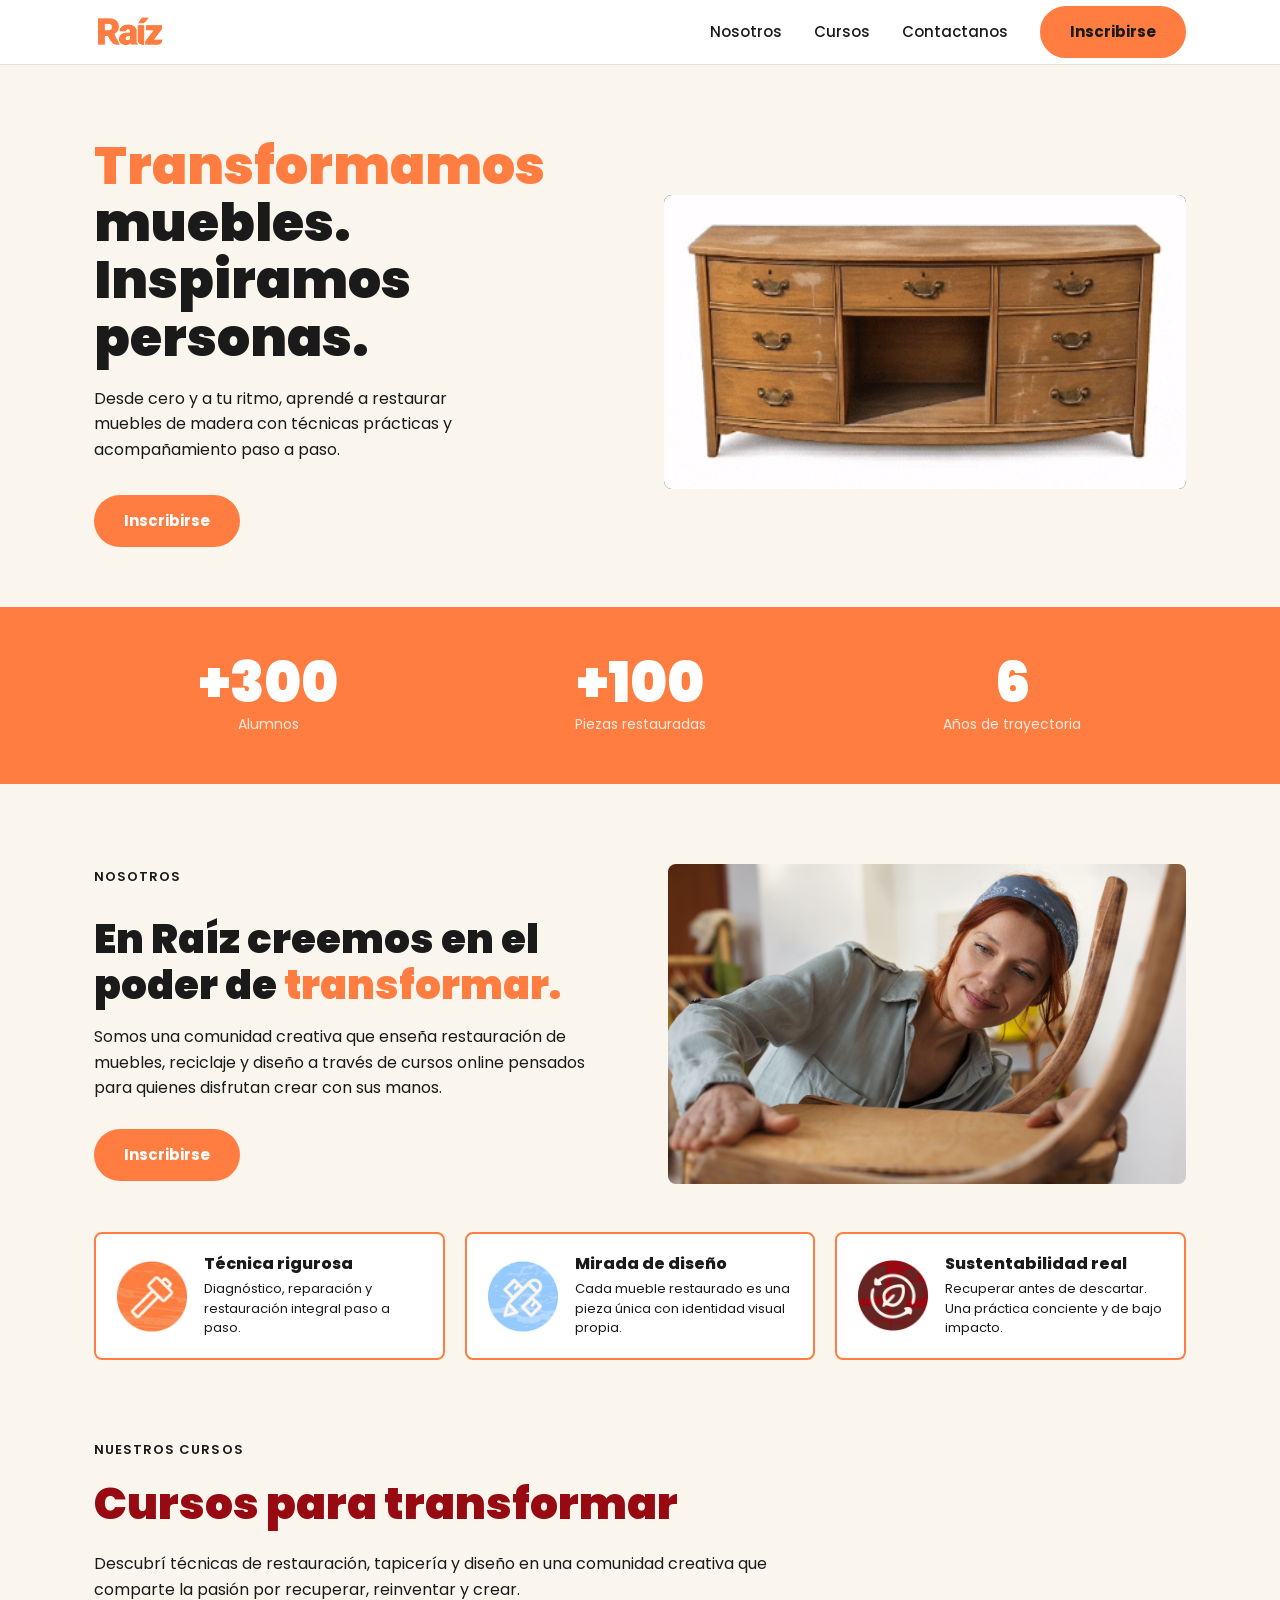
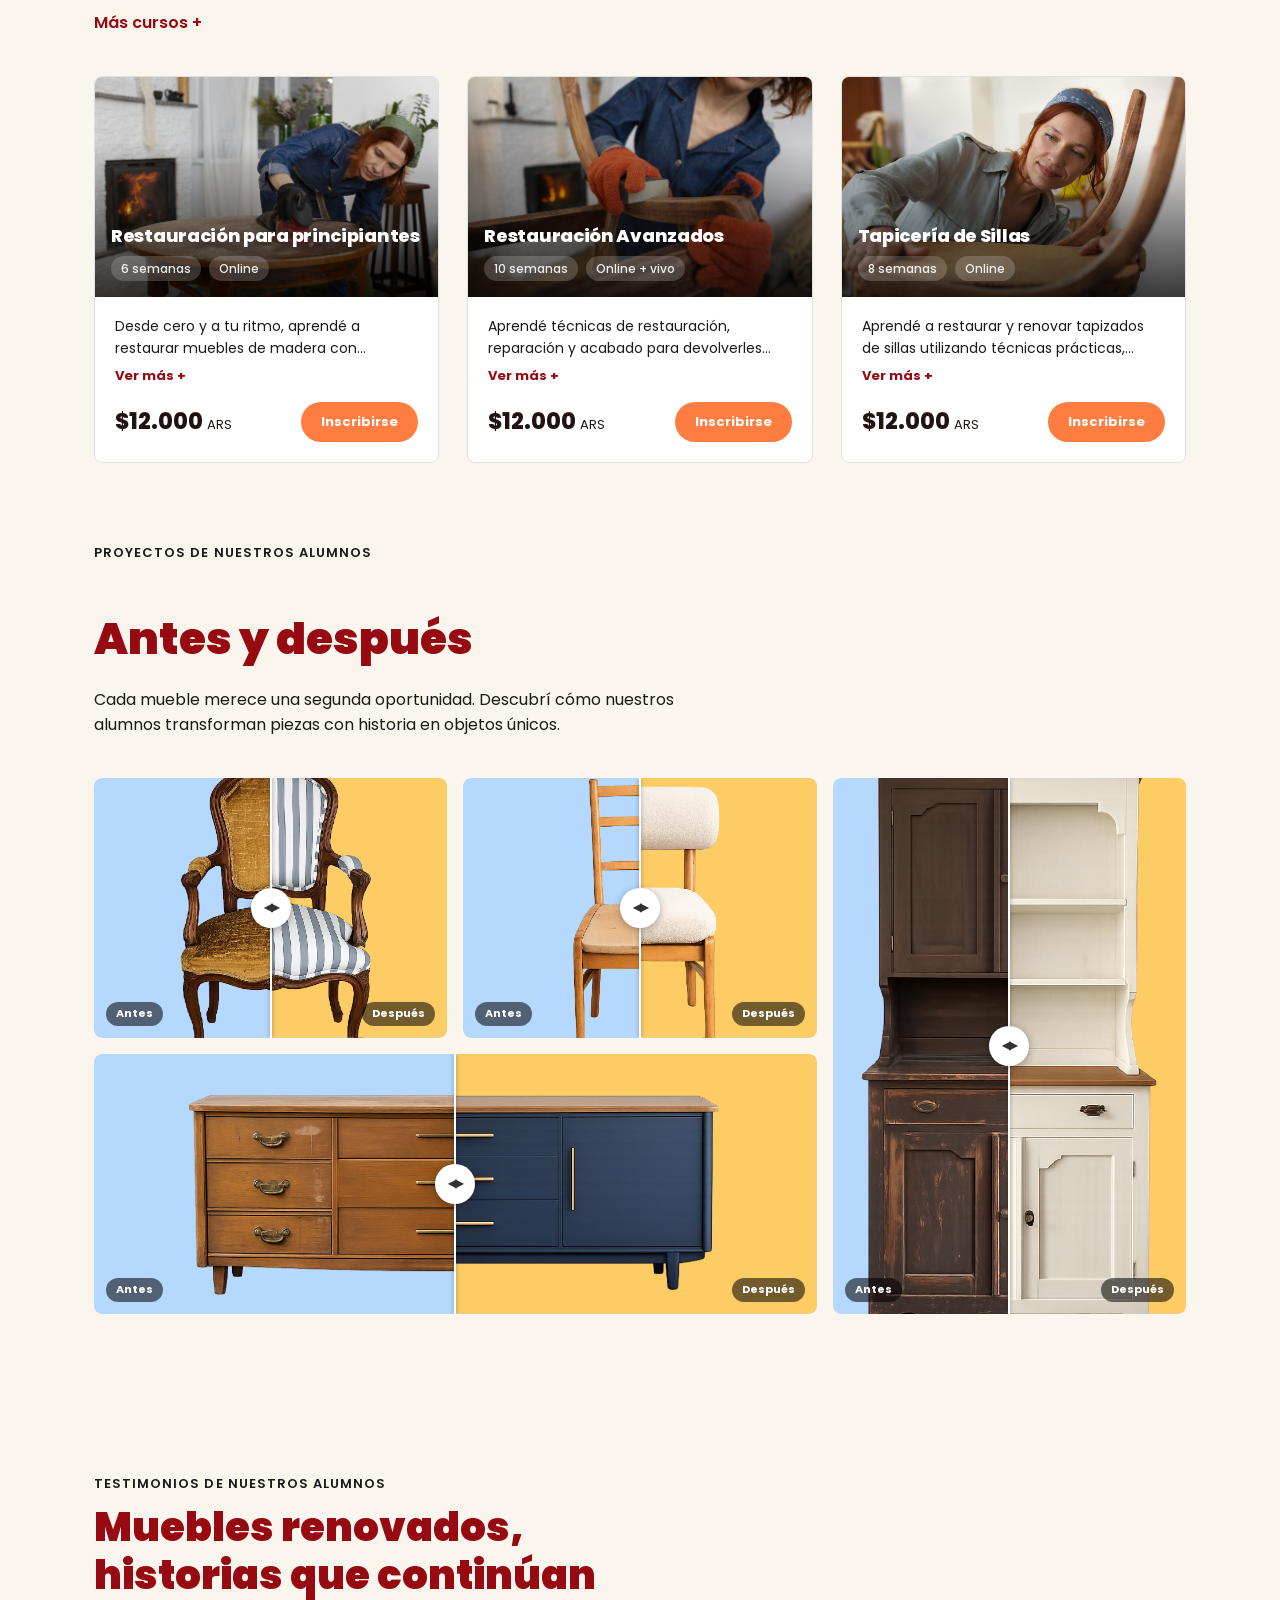
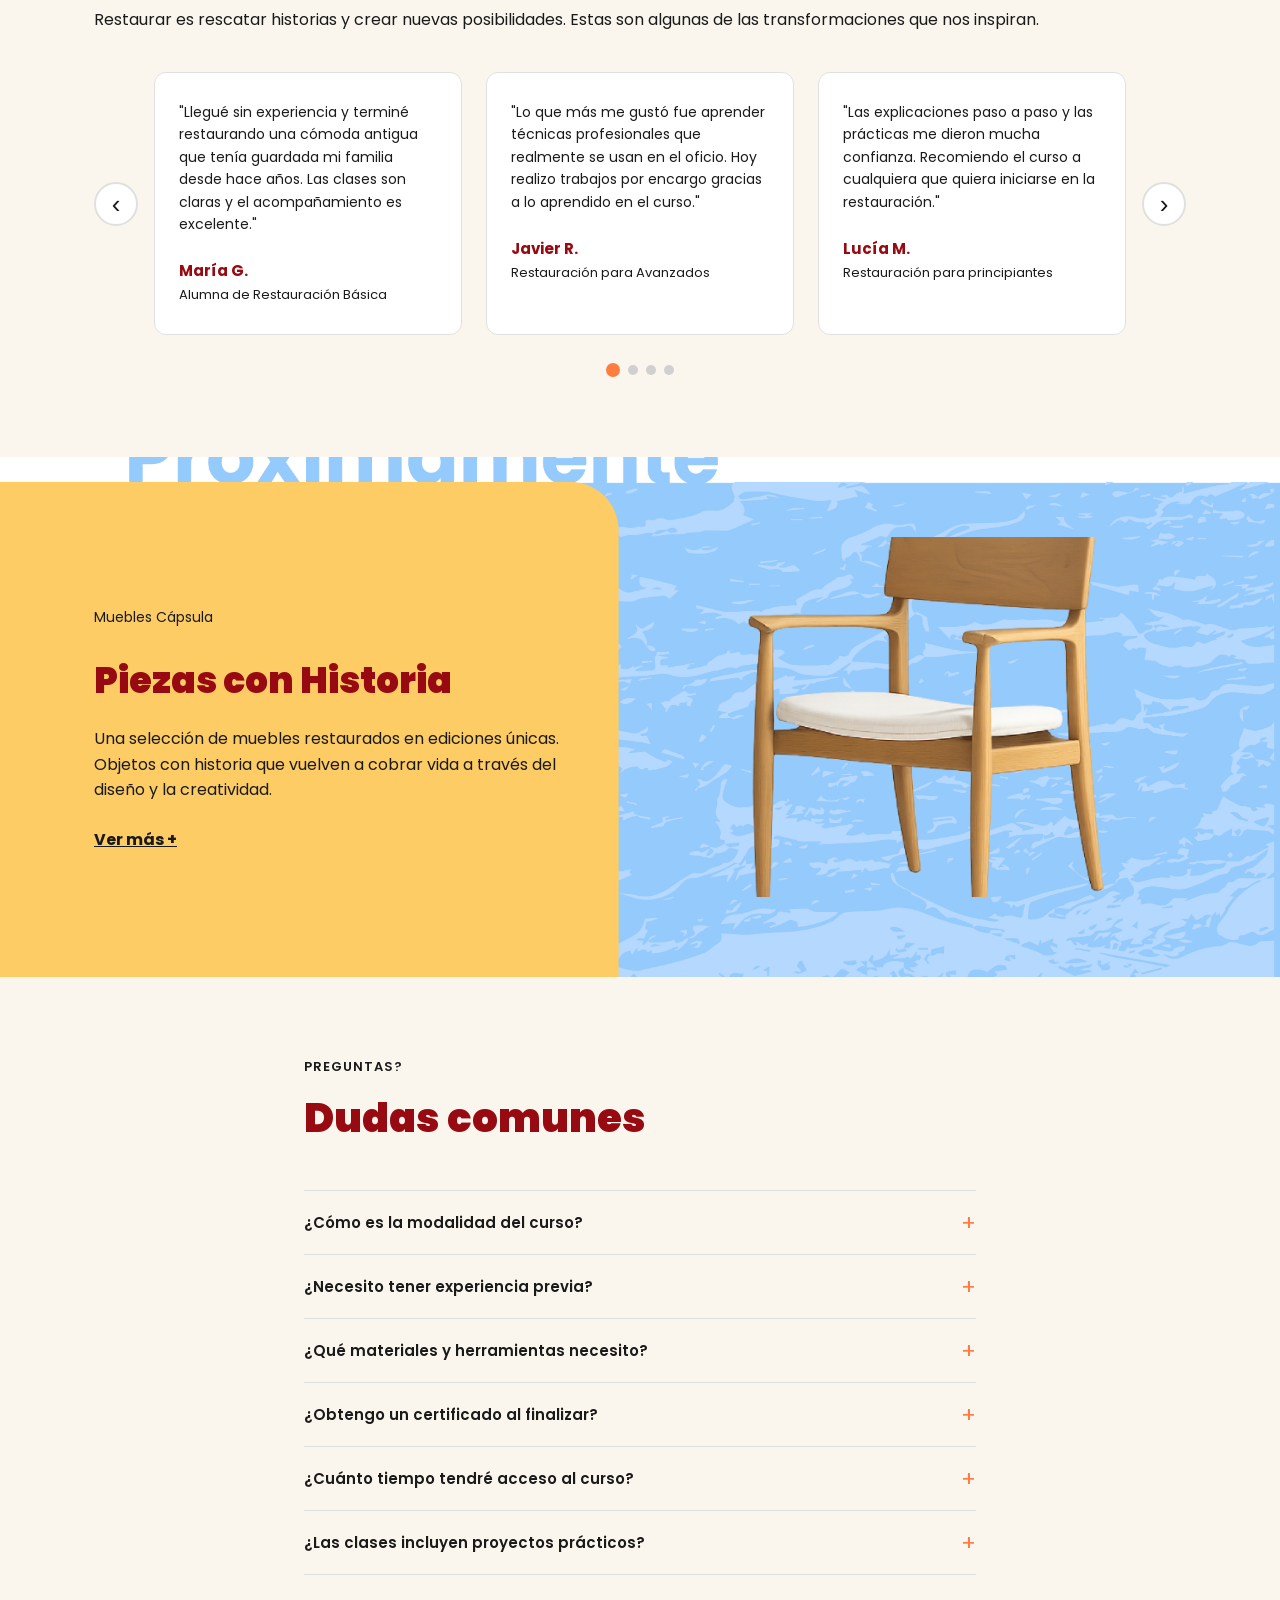
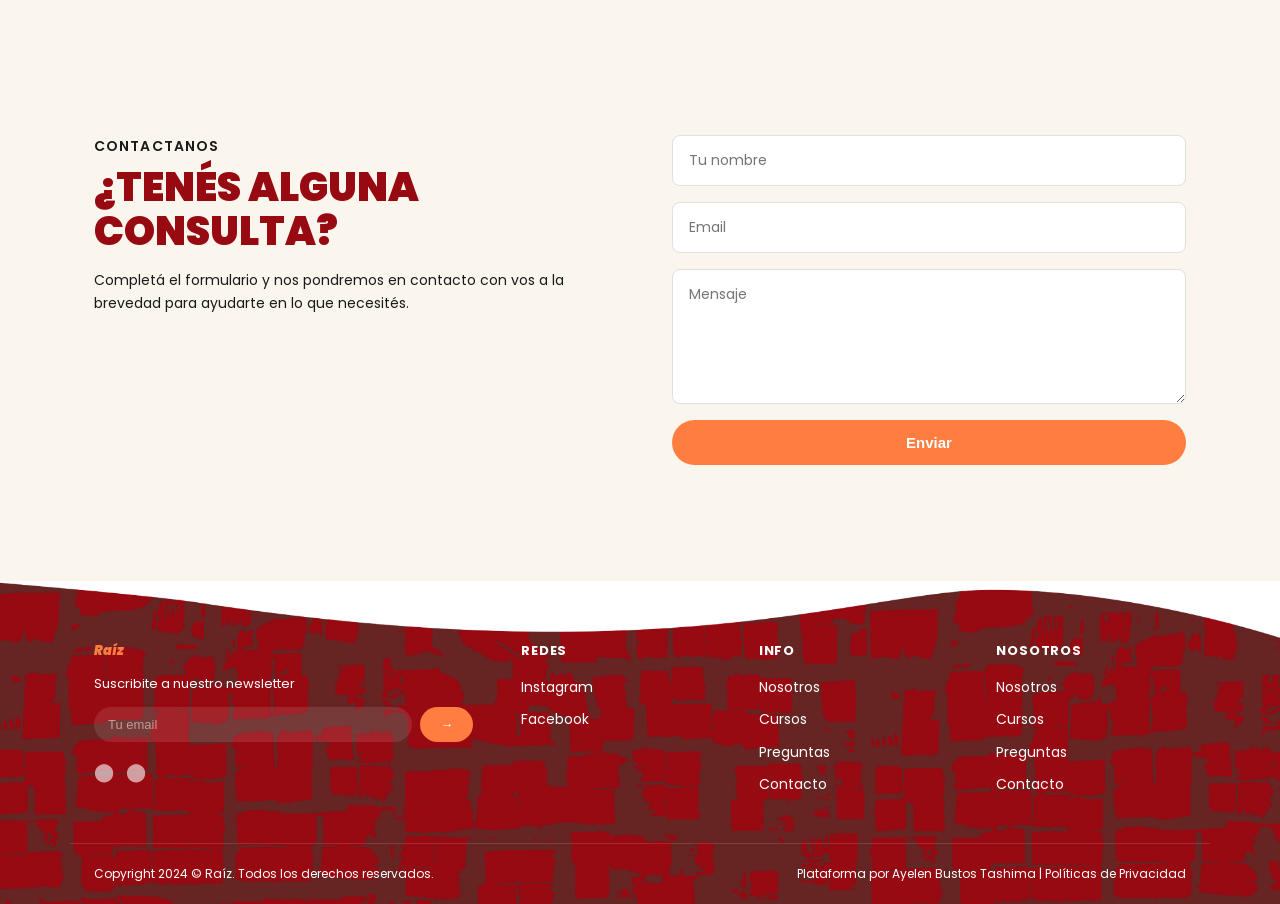
==== commit 4443e704: "v4 le agrege al inscribirse todos los links a la otra pag" ====
--- a/index.html
+++ b/index.html
@@ -19,7 +19,7 @@
         <a href="#">Nosotros</a>
         <a href="#">Cursos</a>
         <a href="#">Contactanos</a>
-        <a href="#" class="btn btn--outline-white">Inscribirse</a>
+        <a href="curso-principiantes.html" class="btn btn--outline-white">Inscribirse</a>
       </nav>
       <button class="nav__hamburger" aria-label="Menú">
         <span></span><span></span><span></span>
@@ -70,7 +70,7 @@
           <p class="section-eyebrow">Nosotros</p>
           <h2>En Raíz creemos en el poder de <span class="accent">transformar.</span></h2>
           <p>Somos una comunidad creativa que enseña restauración de muebles, reciclaje y diseño a través de cursos online pensados <br>para quienes disfrutan crear con sus manos.</p>
-          <a href="#" class="btn btn--primary">Inscribirse</a>
+          <a href="curso-principiantes.html" class="btn btn--primary">Inscribirse</a>
         </div>
        <div class="about__image">
   <img src="assets/silla 2.jpg" alt="Comunidad creativa en el taller de restauración">
@@ -144,7 +144,7 @@
           <button class="course-card__vermас" onclick="this.closest('.course-card__body').querySelector('.course-card__desc').style.webkitLineClamp='unset'; this.style.display='none'">Ver más +</button>
           <div class="course-card__footer">
             <span class="course-card__price">$12.000 <span class="price-currency">ARS</span></span>
-            <a href="#" class="btn btn--primary btn--sm">Inscribirse</a>
+            <a href="curso-principiantes.html" class="btn btn--primary btn--sm">Inscribirse</a>
           </div>
         </div>
       </div>
@@ -165,7 +165,7 @@
           <button class="course-card__vermас" onclick="this.closest('.course-card__body').querySelector('.course-card__desc').style.webkitLineClamp='unset'; this.style.display='none'">Ver más +</button>
           <div class="course-card__footer">
             <span class="course-card__price">$12.000 <span class="price-currency">ARS</span></span>
-            <a href="#" class="btn btn--primary btn--sm">Inscribirse</a>
+            <a href="curso-principiantes.html" class="btn btn--primary btn--sm">Inscribirse</a>
           </div>
         </div>
       </div>
@@ -186,7 +186,7 @@
           <button class="course-card__vermас" onclick="this.closest('.course-card__body').querySelector('.course-card__desc').style.webkitLineClamp='unset'; this.style.display='none'">Ver más +</button>
           <div class="course-card__footer">
             <span class="course-card__price">$12.000 <span class="price-currency">ARS</span></span>
-            <a href="#" class="btn btn--primary btn--sm">Inscribirse</a>
+            <a href="curso-principiantes.html" class="btn btn--primary btn--sm">Inscribirse</a>
           </div>
         </div>
       </div>
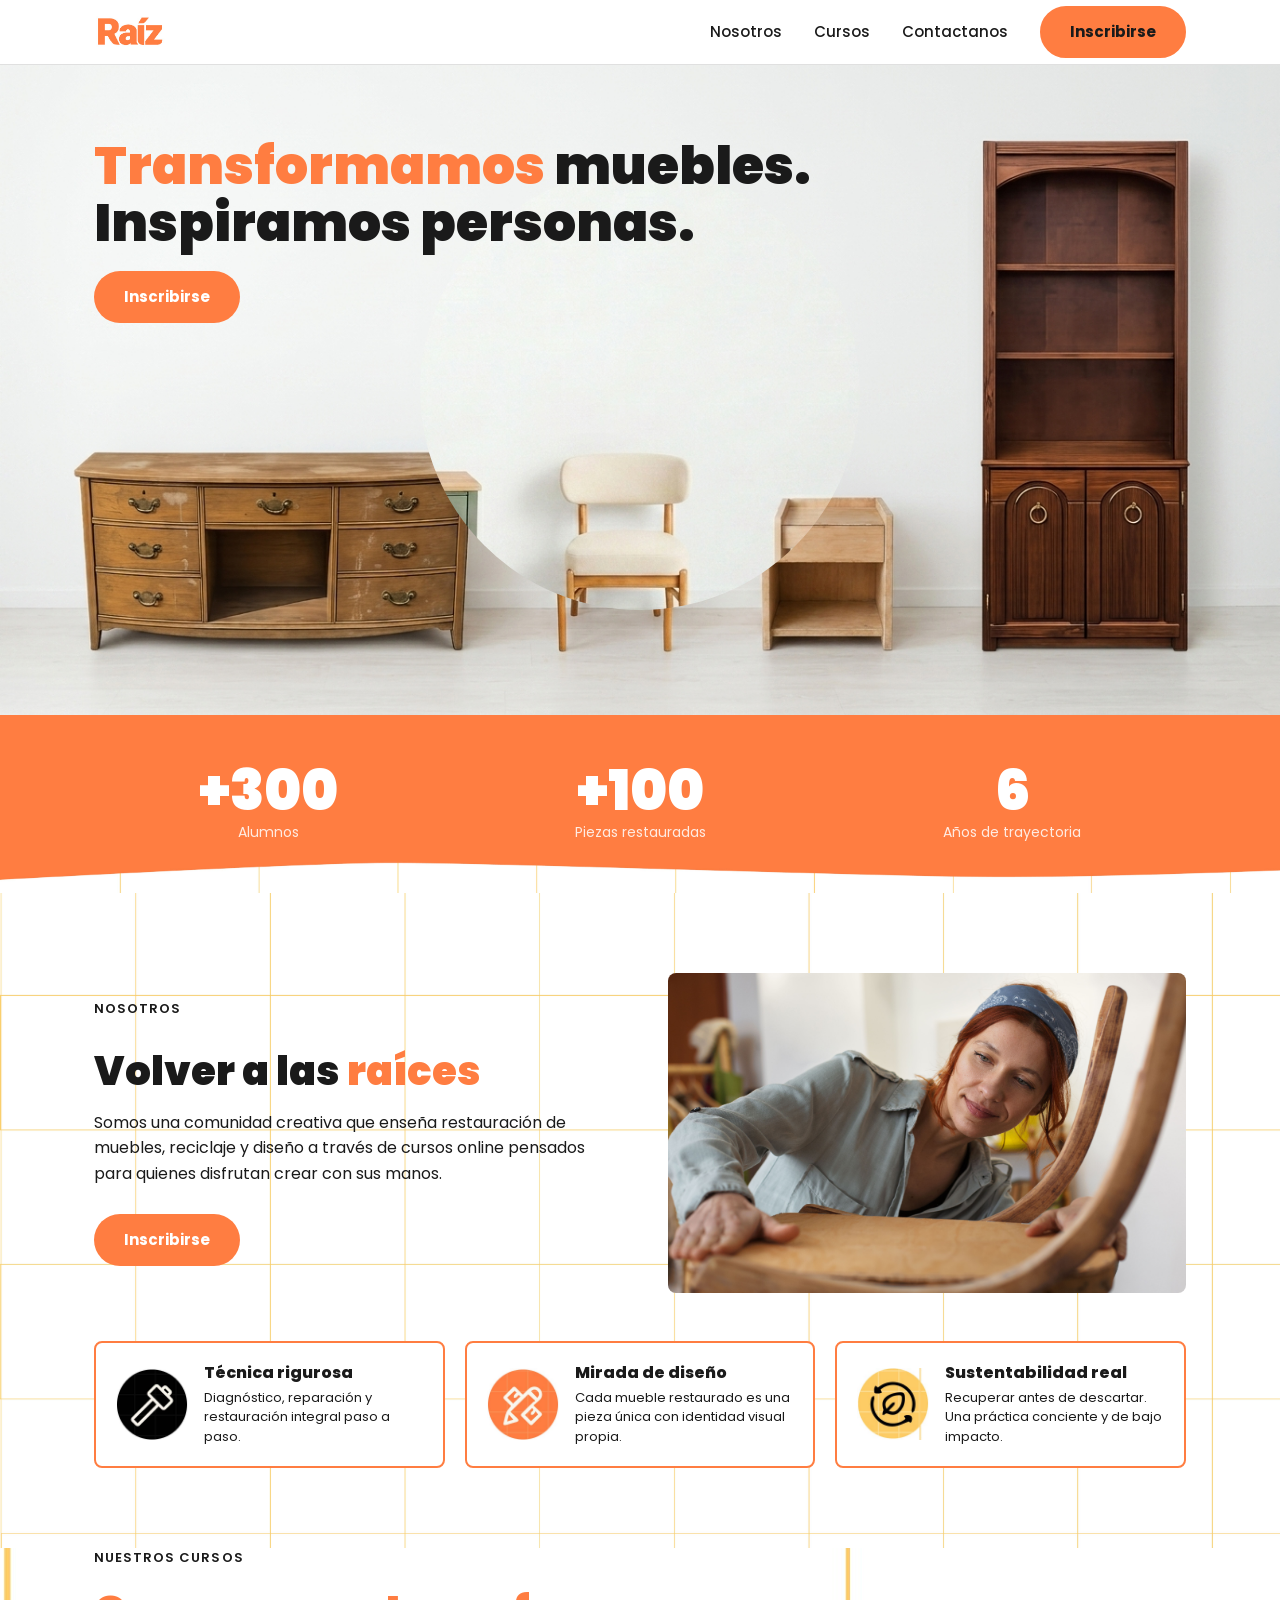
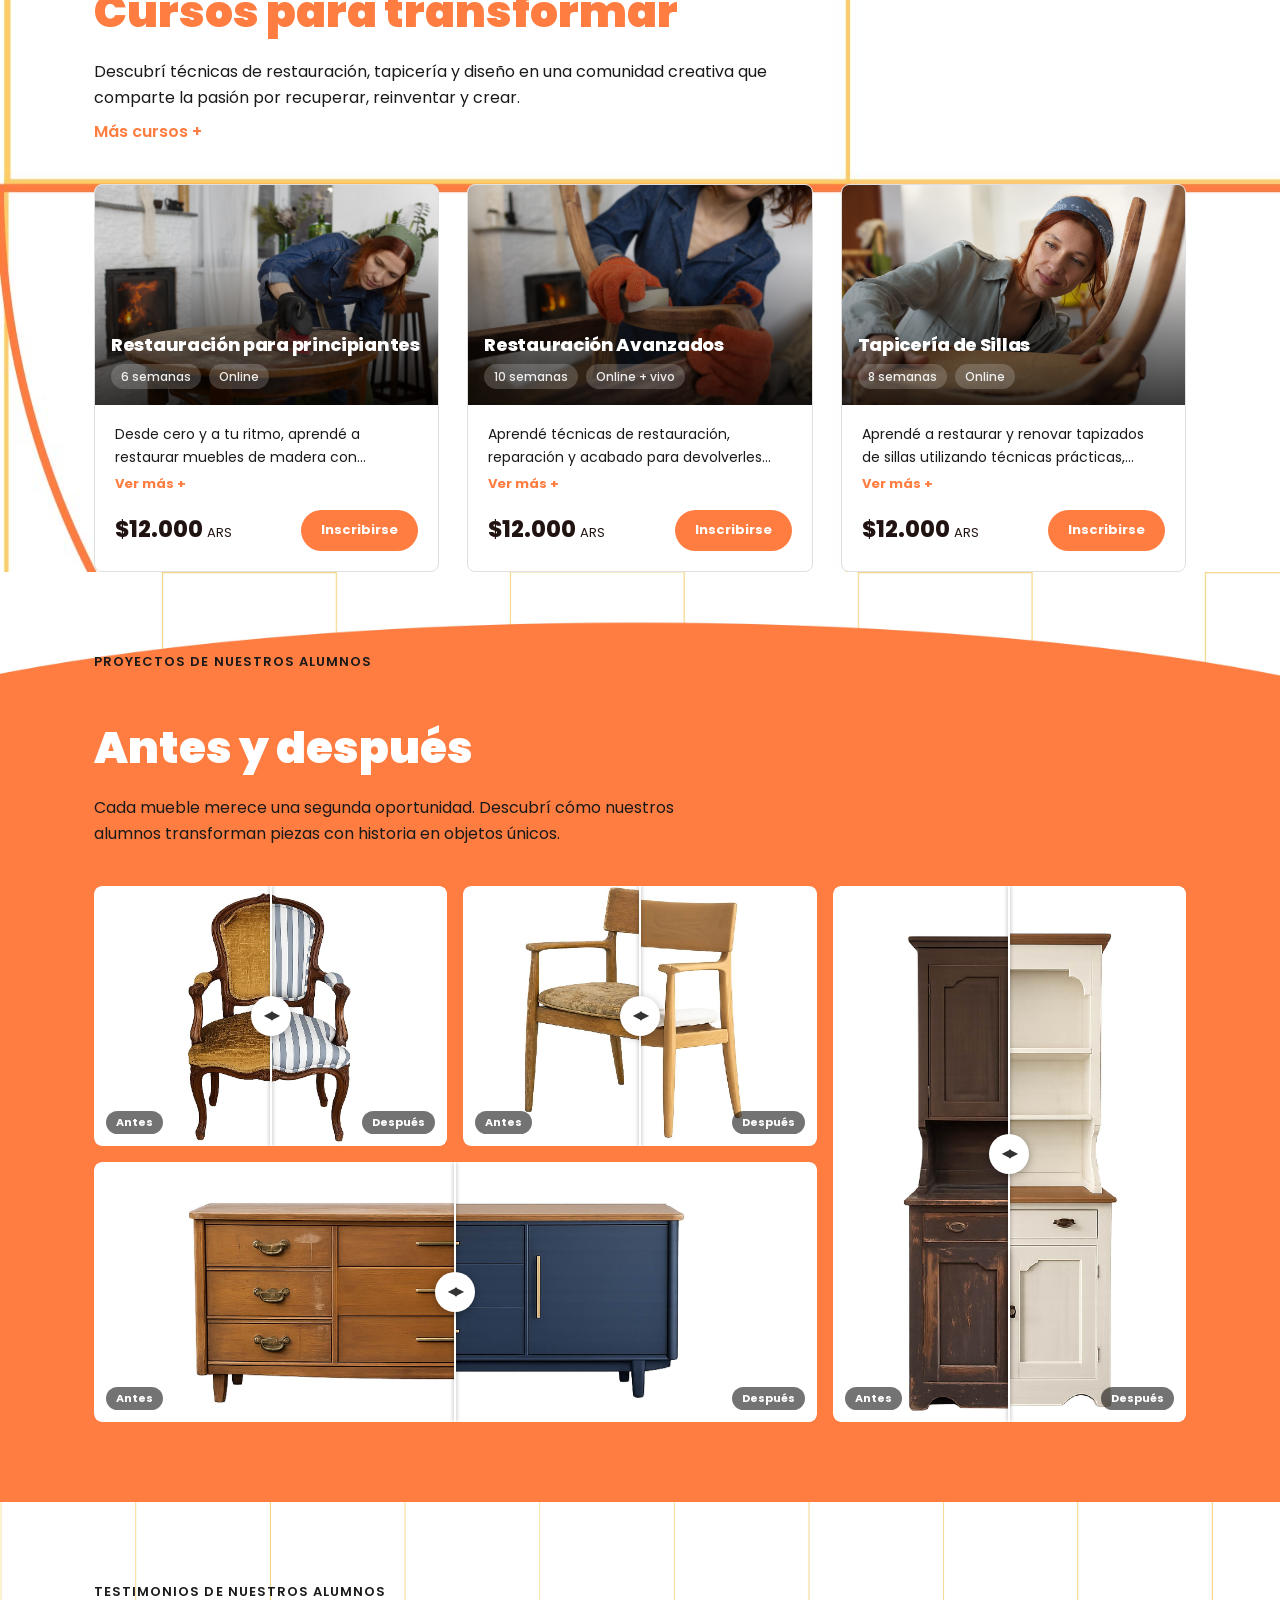
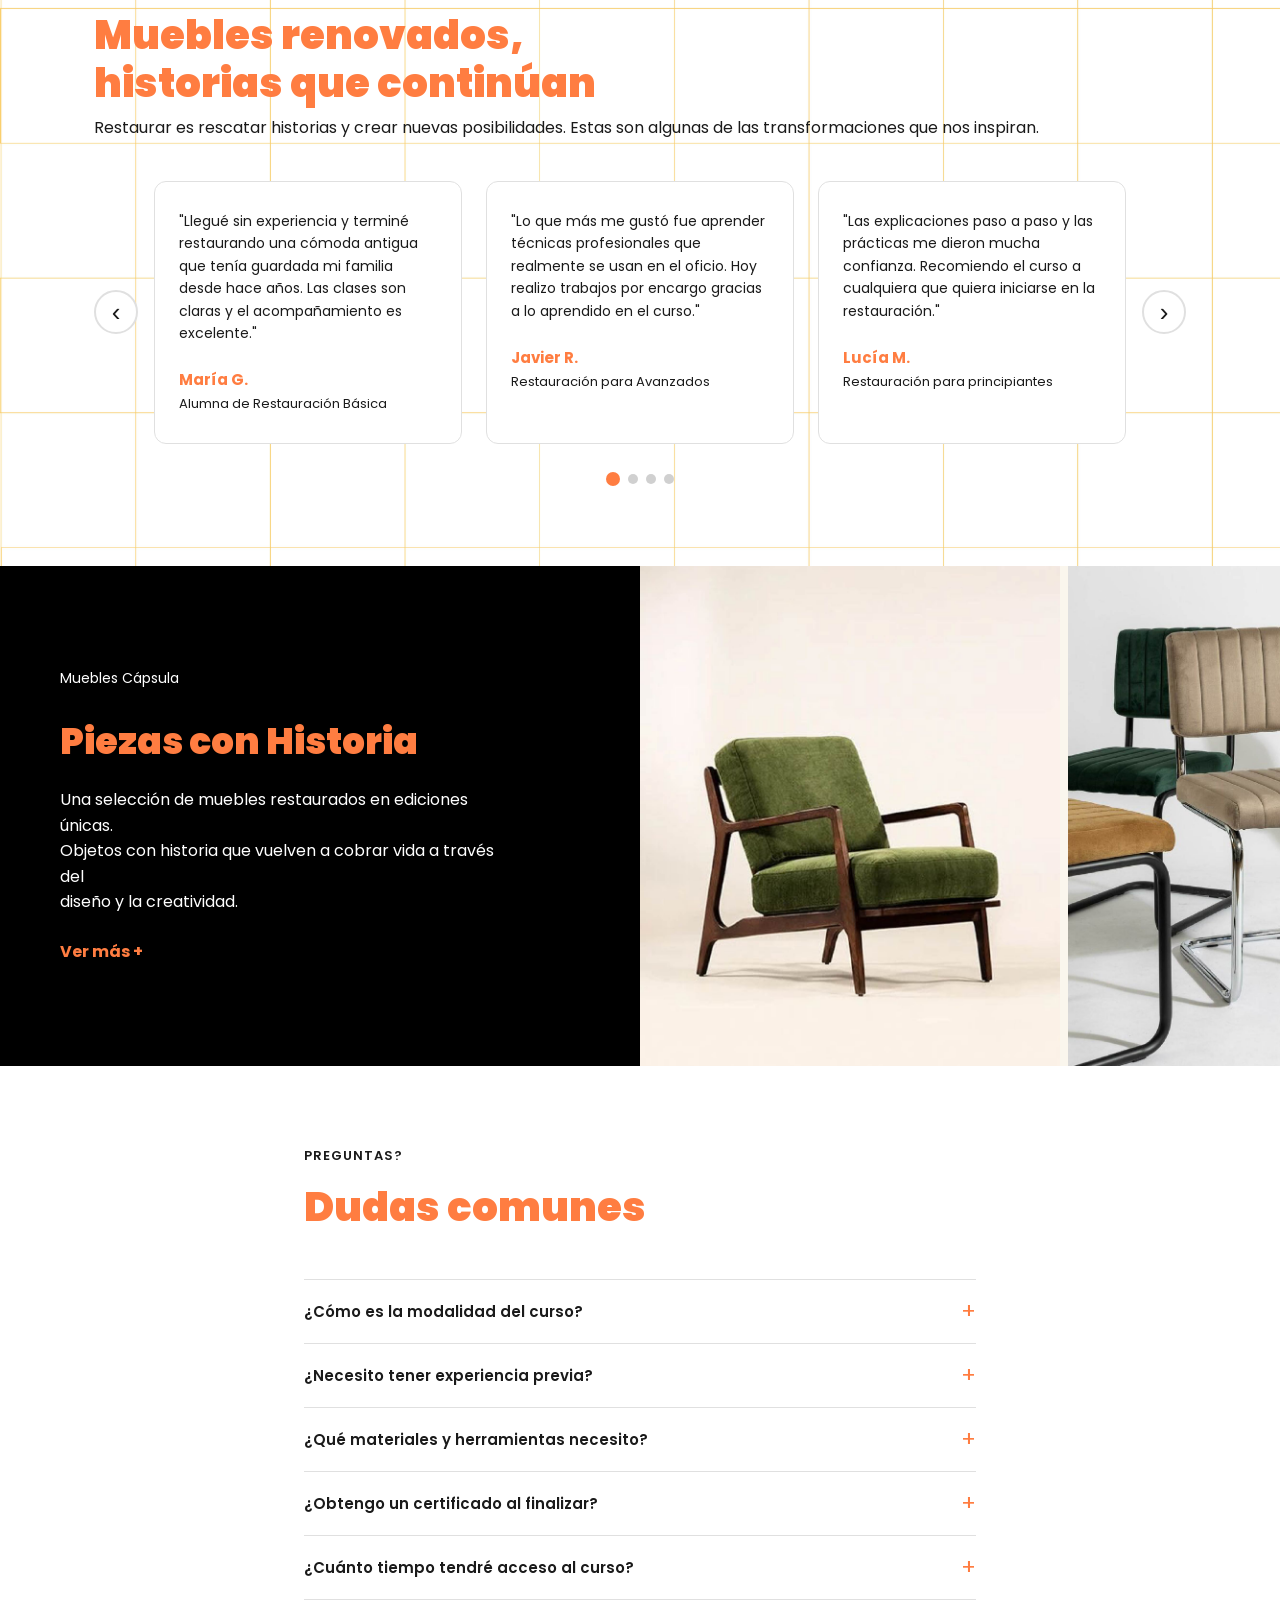
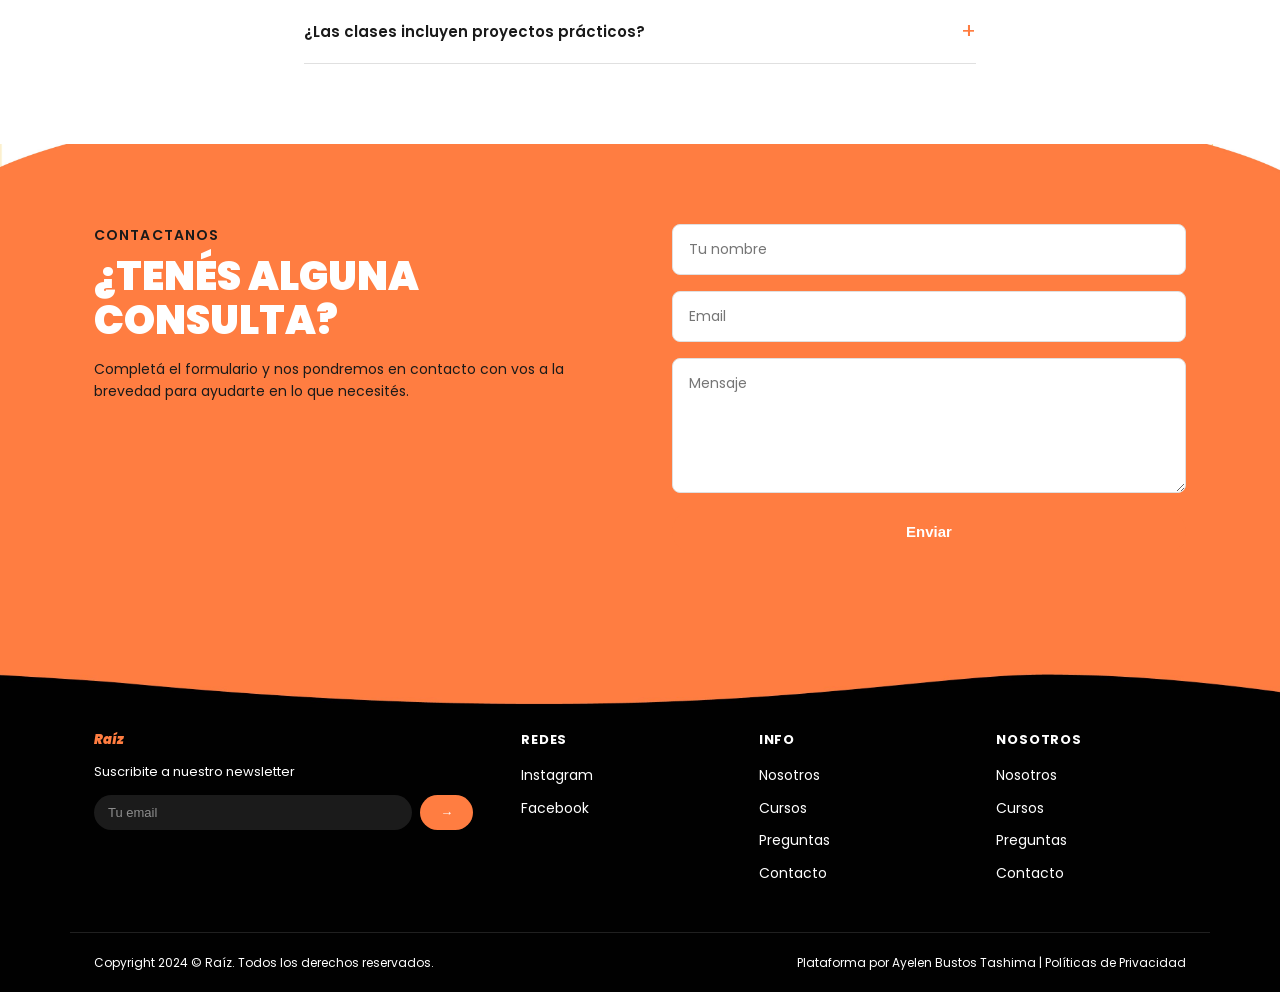
==== commit 566610bb: "preentrega" ====
--- a/index.html
+++ b/index.html
@@ -27,24 +27,32 @@
     </div>
   </header>
 
-  <!-- HERO -->
- <section class="hero">
-  <div class="container hero__grid">
+ <!-- HERO -->
+<section class="hero">
+  <!-- Fondo desktop: spotlight con revelado -->
+  <div class="hero__bg" id="heroImgStack">
+    <img src="assets/sillon-antes.jpeg" alt="Sillón antes de restaurar" class="hero__img-base"> <!-- REEMPLAZAR -->
+    <img src="assets/sillon-despues.jpeg" alt="Sillón restaurado" class="hero__img-reveal"> <!-- REEMPLAZAR -->
+    <div class="hero__spot-frame" id="heroSpotFrame"></div>
+  </div>
+
+  <!-- Fondo mobile: video -->
+  <video class="hero__video-mobile" autoplay muted loop playsinline poster="assets/sillon-despues.jpg"> <!-- REEMPLAZAR -->
+    <source src="assets/hero-mobile.mp4" type="video/mp4"> <!-- REEMPLAZAR -->
+  </video>
+
+  <div class="container hero__content">
     <div class="hero__text">
-      <h1><span class="accent">Transformamos</span> muebles.<br>Inspiramos personas.</h1>
-      <p>Desde cero y a tu ritmo, aprendé a restaurar muebles de madera con técnicas prácticas y acompañamiento paso a paso.</p>
+      <h1> <span class="accent">Transformamos</span>&nbsp;muebles.<br>Inspiramos&nbsp;personas.</h1>
+    
       <a href="#" class="btn btn--primary">Inscribirse</a>
     </div>
-    
-    <div class="hero__video">
-      <img src="assets/WhatsApp Video 2026-06-25 at 2.26.39 PM.gif" alt="Animación de restauración de muebles">
-    </div>
-    
   </div>
 </section>
 
   <!-- STATS -->
-  <section class="stats">
+  <!-- STATS -->
+  <section class="stats" style="background-image: url('assets/destop-40.jpg');">
     <div class="container stats__grid">
       <div class="stat">
         <span class="stat__number">+300</span>
@@ -61,14 +69,16 @@
     </div>
   </section>
 
+ 
+
   <!-- NOSOTROS -->
-  <section class="about">
+  <section class="about" style="--bg-desktop: url('assets/fondos destop-32.jpg');">
     <div class="container">
       <!-- Fila superior: texto + imagen -->
       <div class="about__top">
         <div class="about__intro">
           <p class="section-eyebrow">Nosotros</p>
-          <h2>En Raíz creemos en el poder de <span class="accent">transformar.</span></h2>
+          <h2>Volver a las<span class="accent"> raíces</span></h2>
           <p>Somos una comunidad creativa que enseña restauración de muebles, reciclaje y diseño a través de cursos online pensados <br>para quienes disfrutan crear con sus manos.</p>
           <a href="curso-principiantes.html" class="btn btn--primary">Inscribirse</a>
         </div>
@@ -81,7 +91,7 @@
 
   <div class="feature-card">
     <div class="feature-card__img-wrap">
-      <img src="assets/fondos destop-27.jpg" alt="Técnica rigurosa" class="feature-card__img" />
+      <img src="assets/fondosdestop-27.jpg" alt="Técnica rigurosa" class="feature-card__img" />
       <!-- Cuando tengas la imagen: cambiá src="" por src="tu-imagen.jpg" -->
     </div>
     <div class="feature-card__body">
@@ -92,7 +102,7 @@
 
   <div class="feature-card">
     <div class="feature-card__img-wrap">
-      <img src="assets/fondos destop-26.jpg" alt="Mirada de diseño" class="feature-card__img" />
+      <img src="assets/fondosdestop-26.jpg" alt="Mirada de diseño" class="feature-card__img" />
     </div>
     <div class="feature-card__body">
       <h3 class="feature-card__title">Mirada de diseño</h3>
@@ -102,7 +112,7 @@
 
   <div class="feature-card">
     <div class="feature-card__img-wrap">
-      <img src="assets/fondos destop-28.jpg" alt="Sustentabilidad real" class="feature-card__img" />
+      <img src="assets/fondosdestop-28.jpg" alt="Sustentabilidad real" class="feature-card__img" />
     </div>
     <div class="feature-card__body">
       <h3 class="feature-card__title">Sustentabilidad real</h3>
@@ -119,13 +129,15 @@
    CURSOS — Reemplazá el bloque <section class="courses"> con esto
    ============================================================ -->
 
-<section class="courses">
+<section class="courses" style="background-image: url('assets/estop-33.jpg');">
   <div class="container">
     <p class="section-eyebrow">Nuestros Cursos</p>
     <h2 class="accent">Cursos para transformar</h2>
     <p class="courses__subtitle">Descubrí técnicas de restauración, tapicería y diseño en una comunidad creativa que comparte la pasión por recuperar, reinventar y crear.</p>
     <a href="#" class="courses__more">Más cursos +</a>
 
+
+    
     <div class="courses__grid">
 
       <div class="course-card">
@@ -196,18 +208,18 @@
 </section>
 
  <!-- ANTES Y DESPUÉS -->
-<section class="before-after">
+<section class="before-after" style="--bg-desktop: url('assets/destop-41.jpg');">
   <div class="container">
     <p class="section-eyebrow">Proyectos de nuestros alumnos</p>
-    <h2><span class="accent-green">Antes y después</span></h2>
+    <h2><span class="accent--white">Antes y después</span></h2>
     <p>Cada mueble merece una segunda oportunidad. Descubrí cómo nuestros alumnos transforman piezas con historia en objetos únicos.</p>
 
     <div class="ba-grid">
 
       <div class="ba-item ba-item--1">
         <div class="ba-slider">
-          <div class="ba-before" style="background-image: url('assets/antes/fondos\ destop-23.jpg")></div>
-          <div class="ba-after" style="background-image: url('assets/antes/fondos\ destop-19.jpg');"></div>
+          <div class="ba-before" style="background-image: url('assets/antes/antes-19.jpg")></div>
+          <div class="ba-after" style="background-image: url('assets/antes/antes-15.jpg');"></div>
           <div class="ba-handle">
             <div class="ba-handle__line"></div>
             <div class="ba-handle__circle">◀▶</div>
@@ -219,8 +231,8 @@
 
       <div class="ba-item ba-item--2">
         <div class="ba-slider">
-          <div class="ba-before" style="background-image: url('assets/antes/fondos\ destop-25.jpg');"></div>
-          <div class="ba-after" style="background-image: url('assets/antes/fondos\ destop-24.jpg');"></div>
+          <div class="ba-before" style="background-image: url('assets/antes/antes-21.jpg');"></div>
+          <div class="ba-after" style="background-image: url('assets/antes/antes-20.jpg');"></div>
           <div class="ba-handle">
             <div class="ba-handle__line"></div>
             <div class="ba-handle__circle">◀▶</div>
@@ -232,8 +244,8 @@
 
       <div class="ba-item ba-item--3">
         <div class="ba-slider">
-          <div class="ba-before" style="background-image: url('assets/antes/fondos\ destop-22.jpg');"></div>
-          <div class="ba-after" style="background-image: url('assets/antes/fondos\ destop-18.jpg');"></div>
+          <div class="ba-before" style="background-image: url('assets/antes/antes-18.jpg');"></div>
+          <div class="ba-after" style="background-image: url('assets/antes/destop-14.jpg');"></div>
           <div class="ba-handle">
             <div class="ba-handle__line"></div>
             <div class="ba-handle__circle">◀▶</div>
@@ -245,8 +257,8 @@
 
       <div class="ba-item ba-item--4">
         <div class="ba-slider">
-          <div class="ba-before" style="background-image: url('assets/antes/fondos\ destop-20.jpg');"></div>
-          <div class="ba-after" style="background-image: url('assets/antes/fondos\ destop-21.jpg"></div>
+          <div class="ba-before" style="background-image: url('assets/antes/antes-16.jpg');"></div>
+          <div class="ba-after" style="background-image: url('assets/antes/antes-17.jpg"></div>
           <div class="ba-handle">
             <div class="ba-handle__line"></div>
             <div class="ba-handle__circle">◀▶</div>
@@ -262,7 +274,7 @@
 
 
   <!-- TESTIMONIOS -->
-  <section class="testimonials">
+  <section class="testimonials" style="background-image: url('assets/fondos destop-32.jpg');">
     <div class="container">
       <p class="section-eyebrow">Testimonios de nuestros alumnos</p>
       <h2>Muebles renovados,<br>historias que continúan</h2>
@@ -355,19 +367,37 @@
   </section>
 
   <!-- PRÓXIMAMENTE -->
-  <section class="coming-soon" style="background-image: url('assets/grandes\ fondos\ destop-10.jpg');">
-  <div class="container coming-soon__grid">
-    <div class="coming-soon__text">
-      <p class="coming-soon__eyebrow"> </p>
-      <p class="coming-soon__sub">Muebles Cápsula</p>
-      <h2>Piezas con Historia</h2>
-      <p>Una selección de muebles restaurados en ediciones únicas. 
-        <br>Objetos con historia que vuelven a cobrar vida a través del <br>diseño y la creatividad.</p>
-      <a href="#">Ver más +</a>
-    </div>
-   <div class="coming-soon__img">
-  <img src="assets/fondos destop-13.png" alt="Mueble cápsula restaurado">
-</div>
+<section class="coming-soon">
+  <div class="coming-soon__split">
+
+    <!-- Mitad izquierda: fondo liso + texto -->
+    <div class="coming-soon__text-panel">
+      <div class="coming-soon__text">
+        <p class="coming-soon__sub">Muebles Cápsula</p>
+        <h2>Piezas con Historia</h2>
+        <p>Una selección de muebles restaurados en ediciones únicas.
+          <br>Objetos con historia que vuelven a cobrar vida a través del <br>diseño y la creatividad.</p>
+        <a href="#">Ver más +</a>
+      </div>
+    </div>
+
+    <!-- Mitad derecha: carrusel infinito -->
+    <div class="coming-soon__carousel-panel">
+      <div class="coming-soon__track">
+        <div class="coming-soon__slide" style="background-image: url('assets/carrusel-46.jpg');"></div>
+        <div class="coming-soon__slide" style="background-image: url('assets/carrusel-47.jpg');"></div>
+        <div class="coming-soon__slide" style="background-image: url('assets/carrusel-48.jpg');"></div>
+        <div class="coming-soon__slide" style="background-image: url('assets/carrusel-49.jpg');"></div>
+        <div class="coming-soon__slide" style="background-image: url('assets/carrusel-52.jpg');"></div>
+        <!-- Set duplicado, necesario para que el loop sea infinito sin cortes -->
+        <div class="coming-soon__slide" style="background-image: url('assets/carrusel-46.jpg');"></div>
+        <div class="coming-soon__slide" style="background-image: url('assets/carrusel-47.jpg');"></div>
+        <div class="coming-soon__slide" style="background-image: url('assets/carrusel-48.jpg');"></div>
+        <div class="coming-soon__slide" style="background-image: url('assets/carrusel-49.jpg');"></div>
+        <div class="coming-soon__slide" style="background-image: url('assets/carrusel-52.jpg');"></div>
+      </div>
+    </div>
+
   </div>
 </section>
 
@@ -436,7 +466,7 @@
   </section>
 
   <!-- CONTACTO -->
-  <section class="contact">
+  <section class="contact" style="background-image: url('assets/destop-41.jpg');">
     <div class="container contact__grid">
       <div class="contact__text">
         <p class="section-eyebrow">Contactanos</p>
@@ -463,10 +493,7 @@
           <input type="email" placeholder="Tu email" />
           <button class="btn btn--primary btn--sm">→</button>
         </div>
-        <div class="footer__social">
-          <a href="#" aria-label="Instagram">⬤</a>
-          <a href="#" aria-label="Facebook">⬤</a>
-        </div>
+        
       </div>
       <div class="footer__col">
         <h5>Redes</h5>
--- a/styles.css
+++ b/styles.css
@@ -11,7 +11,7 @@
   --black:    #1A1A1A;
   --white:    #FFFFFF;
   --border:   #E0E0E0;
-  --rojo:   #970a12;
+  --rojo:   #ff7d41;
   --amarillo:   #fecc64;
 
   --font: 'Poppins', sans-serif;
@@ -150,14 +150,39 @@
    HERO
    ============================================================ */
 .hero {
+  position: relative;
   padding: 72px 0 60px;
-}
-
-.hero__grid {
-  display: grid;
-  grid-template-columns: 1fr 1fr;
-  gap: 48px;
-  align-items: center;
+  overflow: hidden;
+  min-height: 650px;
+}
+
+@media (max-width: 768px) {
+  .hero {
+    min-height: 450px;
+  }
+}
+
+.hero__bg,
+.hero__video-mobile {
+  position: absolute;
+  inset: 0;
+  width: 100%;
+  height: 100%;
+  z-index: 0;
+}
+
+.hero__video-mobile {
+  display: none;
+  object-fit: cover;
+}
+
+.hero__content {
+  position: relative;
+  z-index: 1;
+}
+
+.hero__text {
+  max-width: 500px;
 }
 
 .hero__text h1 {
@@ -172,45 +197,52 @@
   margin-bottom: 32px;
   max-width: 400px;
 }
-.hero__video {
-  background: #1A1A1A;
-  border-radius: var(--radius);
-  aspect-ratio: 16/9;
-  overflow: hidden; /* Corta las esquinas del GIF para que queden redondeadas */
-  display: flex;
-  align-items: center;
-  justify-content: center;
-}
-
-/* 👇 AGREGÁ ESTO: Controla el comportamiento del GIF dentro del recuadro */
-.hero__video img {
+
+/* --- Spotlight reveal (desktop) --- */
+.hero__bg {
+  cursor: none;
+  --hx: 50%;
+  --hy: 50%;
+  --r: 220px;
+}
+
+.hero__img-base,
+.hero__img-reveal {
+  position: absolute;
+  inset: 0;
   width: 100%;
   height: 100%;
   object-fit: cover;
   object-position: center;
 }
 
-/* ── VIDEO PLACEHOLDER ── */
-/* Podés borrar la clase .video-placeholder vieja si ya no la usás en ningún otro lado */
-/* ── VIDEO PLACEHOLDER ── */
-.video-placeholder {
-  background: var(--dark);
-  border-radius: var(--radius);
-  display: flex;
-  align-items: center;
-  justify-content: center;
-  color: var(--white);
-  font-size: 24px;
-  font-weight: 700;
-  width: 100%;
-  aspect-ratio: 16/9;
-}
-
-.video-placeholder--large {
-  border-radius: 0;
-  aspect-ratio: 21/6;
-  max-height: 320px;
-  background: var(--dark);
+.hero__img-reveal {
+  clip-path: circle(var(--r) at var(--hx) var(--hy));
+  -webkit-clip-path: circle(var(--r) at var(--hx) var(--hy));
+}
+
+.hero__spot-frame {
+  position: absolute;
+  width: calc(var(--r) * 2);
+  height: calc(var(--r) * 2);
+  border: 2px solid var(--orange);
+  border-radius: 50%;
+  left: var(--hx);
+  top: var(--hy);
+  transform: translate(-50%, -50%);
+  pointer-events: none;
+  opacity: 0;
+  transition: opacity 0.2s ease;
+}
+
+.hero__bg:hover .hero__spot-frame {
+  opacity: 1;
+}
+
+/* --- Mobile --- */
+@media (max-width: 768px) {
+  .hero__bg { display: none; }
+  .hero__video-mobile { display: block; }
 }
 
 /* ============================================================
@@ -218,6 +250,15 @@
    ============================================================ */
 .stats {
   background: var(--orange);
+  padding: 48px 0;
+}
+
+.stats {
+  background-color: var(--orange); /* fallback por si la imagen tarda en cargar o falla */
+  background-image: var(--stats-bg, none); /* opcional, ver nota abajo */
+  background-size: cover;
+  background-position: center;
+  background-repeat: no-repeat;
   padding: 48px 0;
 }
 
@@ -246,6 +287,16 @@
    ============================================================ */
 .about {
   padding: 80px 0;
+  background-image: var(--bg-desktop);
+  background-size: cover;
+  background-position: center;
+  background-repeat: no-repeat;
+}
+
+@media (max-width: 768px) {
+  .about {
+    background-image: url('assets/nuev-05.jpg');
+  }
 }
 
 /* Fila superior: texto izquierda + imagen derecha */
@@ -320,7 +371,7 @@
   height: 72px;
   border-radius: 8px;
   overflow: hidden;
-  background-color: #1A1A1A; /* placeholder — se ve hasta que ponés el src */
+  background-color: #fff;
 }
 
 .feature-card__img {
@@ -365,7 +416,6 @@
  
 .courses {
   padding: 80px 0;
-  background-image: url(assets/fondos\ destop-11.jpg);
   background-position: top center;
   background-size: cover;
   background-repeat: no-repeat;
@@ -375,7 +425,7 @@
   font-size: clamp(28px, 4vw, 44px);
   font-weight: 900;
   margin-bottom: 12px;
-  color: var(--rojo);
+  color: var(--orange);
 }
  
 .courses__subtitle {
@@ -386,7 +436,7 @@
  
 .courses__more {
   display: inline-block;
-  color: var(--rojo);
+  color: var(--orange);
   font-weight: 600;
   margin-bottom: 40px;
 }
@@ -539,19 +589,29 @@
     grid-template-columns: 1fr;
   }
 }
+
 /* ============================================================
    ANTES Y DESPUÉS
    ============================================================ */
 .before-after {
-  background: var(--gray-bg);
+  background-image: var(--bg-desktop);
+  background-position: center;
+  background-size: cover;
+  background-repeat: no-repeat;
   padding: 80px 0;
+}
+
+@media (max-width: 768px) {
+  .before-after {
+    background-image: url('assets/destop-41.jpg');
+  }
 }
 
 .before-after h2 {
   font-size: clamp(28px, 4vw, 44px);
   font-weight: 900;
   margin-bottom: 12px;
-   color: var(--rojo);
+  color: var(--white);
 }
 
 .before-after > .container > p {
@@ -674,26 +734,8 @@
 /* --- Responsive --- */
 @media (max-width: 768px) {
   .ba-grid {
-    grid-template-columns: 1fr 1fr;
-    grid-template-rows: auto;
-    grid-template-areas:
-      "card1 card2"
-      "card3 card3"
-      "card4 card4";
-  }
-
-  .ba-item--3 {
-    height: 300px;
-  }
-
-  .ba-item--4 {
-    height: 220px;
-  }
-}
-
-@media (max-width: 480px) {
-  .ba-grid {
     grid-template-columns: 1fr;
+    grid-template-rows: none;
     grid-template-areas:
       "card1"
       "card2"
@@ -701,15 +743,20 @@
       "card4";
   }
 
-  .ba-item--3 {
+  .ba-item {
     height: 280px;
   }
 }
+
+
 /* ============================================================
    TESTIMONIOS
    ============================================================ */
 .testimonials {
   padding: 80px 0;
+  background-size: cover;
+  background-position: center;
+  background-repeat: no-repeat;
 }
 
 .testimonials h2 {
@@ -858,72 +905,95 @@
    PRÓXIMAMENTE
    ============================================================ */
 .coming-soon {
-  /* 👇 MODIFICADO: Quitamos la URL fija pero dejamos la estructura del fondo */
-  background-position: left center;
-  background-size: cover;
-  background-repeat: no-repeat;
-  padding: 80px 0;
-}
-
-.coming-soon__grid {
+  overflow: hidden;
+}
+
+.coming-soon__split {
   display: grid;
   grid-template-columns: 1fr 1fr;
-  gap: 48px;
+  min-height: 500px;
+}
+
+/* Mitad izquierda: fondo liso + texto centrado */
+.coming-soon__text-panel {
+  background-color: #000000;
+  display: flex;
   align-items: center;
-}
-
-.coming-soon__eyebrow {
-  font-size: clamp(40px, 6vw, 72px);
-  font-weight: 900;
-  color: var(--white);
-  line-height: 1;
-  margin-bottom: 4px;
+  padding: 60px;
+}
+
+.coming-soon__text {
+  max-width: 440px;
 }
 
 .coming-soon__sub {
   font-size: 14px;
-  color: #1A1A1A;
+  color: #ffffff;
   margin-bottom: 16px;
 }
 
 .coming-soon__text h2 {
   font-size: clamp(24px, 3vw, 36px);
   font-weight: 900;
-  color: var(--rojo);
+  color: var(--orange);
   margin-bottom: 16px;
 }
 
 .coming-soon__text p {
-  color: #1A1A1A;
+  color: #ffffff;
   margin-bottom: 24px;
 }
 
 .coming-soon__text a {
-  color: var(--black);
+  color: var(--orange);
   font-weight: 700;
-  text-decoration: underline;
-}
-
-/* 👇 MODIFICADO: Limpiamos el background antiguo y agregamos overflow */
-.coming-soon__img {
-  height: 360px;
-  border-radius: var(--radius);
-  overflow: hidden; /* Para que la imagen respete las esquinas redondeadas */
-}
-
-/* 👇 NUEVO: Estilos obligatorios para que la foto HTML se comporte como "cover" */
-.coming-soon__img img {
-  width: 100%;
+  text-decoration: none;
+}
+
+/* Mitad derecha: carrusel infinito, contenido a esa mitad */
+.coming-soon__carousel-panel {
+  position: relative;
+  overflow: hidden;
+}
+
+.coming-soon__track {
+  display: flex;
   height: 100%;
-  object-fit: cover;
-  object-position: center;
+  width: max-content;
+  animation: coming-soon-scroll 40s linear infinite;
+}
+
+.coming-soon__slide {
+  flex-shrink: 0;
+  width: 420px;
+  height: 100%;
+  background-size: cover;
+  background-position: center;
+  margin-right: 8px;
+}
+
+/* Como el set de fotos está duplicado, mover -50% da un loop perfecto sin salto */
+@keyframes coming-soon-scroll {
+  from { transform: translateX(0); }
+  to   { transform: translateX(-50%); }
+}
+
+/* ── MOBILE ── */
+@media (max-width: 768px) {
+  .coming-soon__split {
+    grid-template-columns: 1fr;
+  }
+
+  .coming-soon__carousel-panel {
+    height: 320px;
+  }
 }
 
 /* ============================================================
    FAQ
    ============================================================ */
 .faq {
-  background: var(--gray-bg);
+  background: var(--white);
   padding: 80px 0;
 }
 
@@ -997,6 +1067,9 @@
    ============================================================ */
 .contact {
   padding: 80px 0;
+  background-size: cover;
+  background-position: center;
+  background-repeat: no-repeat;
 }
 
 .contact__grid {
@@ -1011,7 +1084,7 @@
   font-weight: 900;
   line-height: 1.1;
   margin-bottom: 16px;
-  color: var(--rojo);
+  color: var(--white);
 }
 
 .contact__text p {
@@ -1039,14 +1112,14 @@
 
 .contact__form input:focus,
 .contact__form textarea:focus {
-  border-color: var(--orange);
+  border-color: var(--white);
 }
 
 .contact__form textarea { resize: vertical; }
 
 .contact__form-msg {
   font-size: 13px;
-  color: var(--orange);
+  color: var(--white);
   font-weight: 600;
   min-height: 20px;
 }
@@ -1054,7 +1127,7 @@
    FOOTER
    ============================================================ */
 .footer {
-  background: url(assets/grande\ fondos\ destop-09.jpg) top center/cover no-repeat;
+  background: url(assets/fondos39destop-39.jpg) top center/cover no-repeat;
   color: var(--white);
   padding: 60px 0 0;
 }
@@ -1152,7 +1225,7 @@
   .about__image     { height: 220px; }
   .about__cards     { grid-template-columns: 1fr; }
   .courses__grid    { grid-template-columns: 1fr 1fr; }
-  .ba-grid          { grid-template-columns: 1fr 1fr; }
+  .ba-grid          { grid-template-columns: 1fr; }
   .testimonials__grid { grid-template-columns: 1fr; }
   .coming-soon__grid  { grid-template-columns: 1fr; }
   .coming-soon__img   { height: 220px; }
@@ -1168,7 +1241,8 @@
 
   .stats__grid       { grid-template-columns: 1fr; gap: 28px; }
   .courses__grid     { grid-template-columns: 1fr; }
-  .ba-grid           { grid-template-columns: 1fr 1fr; }
+  .ba-grid           { grid-template-columns: 1fr; }
+.ba-item           { height: 340px; }
   .footer__grid      { grid-template-columns: 1fr; gap: 32px; }
   .footer__bottom    { flex-direction: column; }
 
